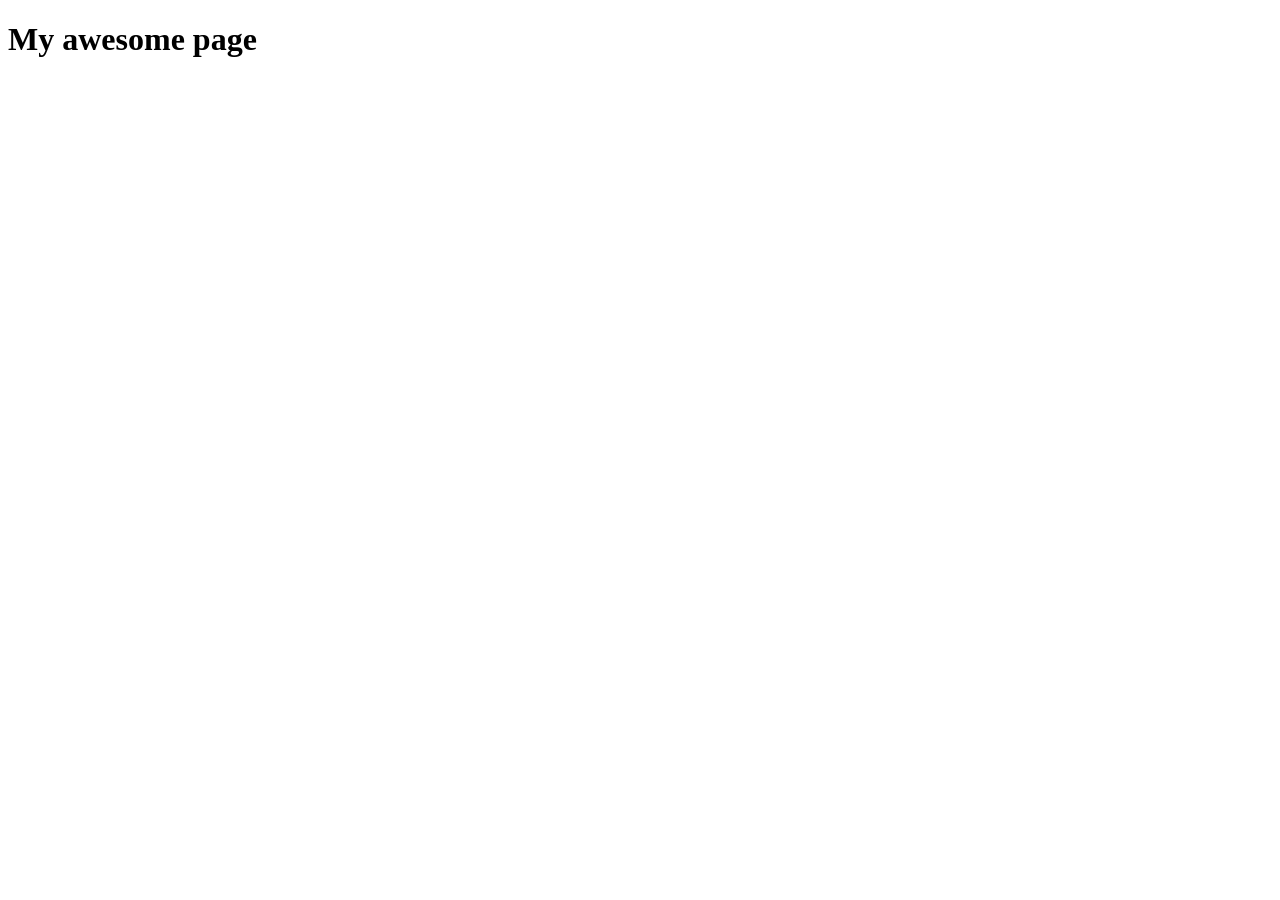
==== index.html @ 4ecc27ac "Initial commit" ====
<!DOCTYPE html>
<html lang="en">
<head>
    <meta charset="UTF-8">
    <meta name="viewport" content="width=device-width, initial-scale=1.0">
    <title>Document</title>
    <link rel="stylesheet" type="text/css" href="/assets/css/style.css">
    <link rel="icon" type="image/x-icon" href="/assets/images/favicon.ico">

</head>
<body>
    <h1>My awesome page</h1>
    <script src="/assets/js/script.js"></script>
</body>
</html>
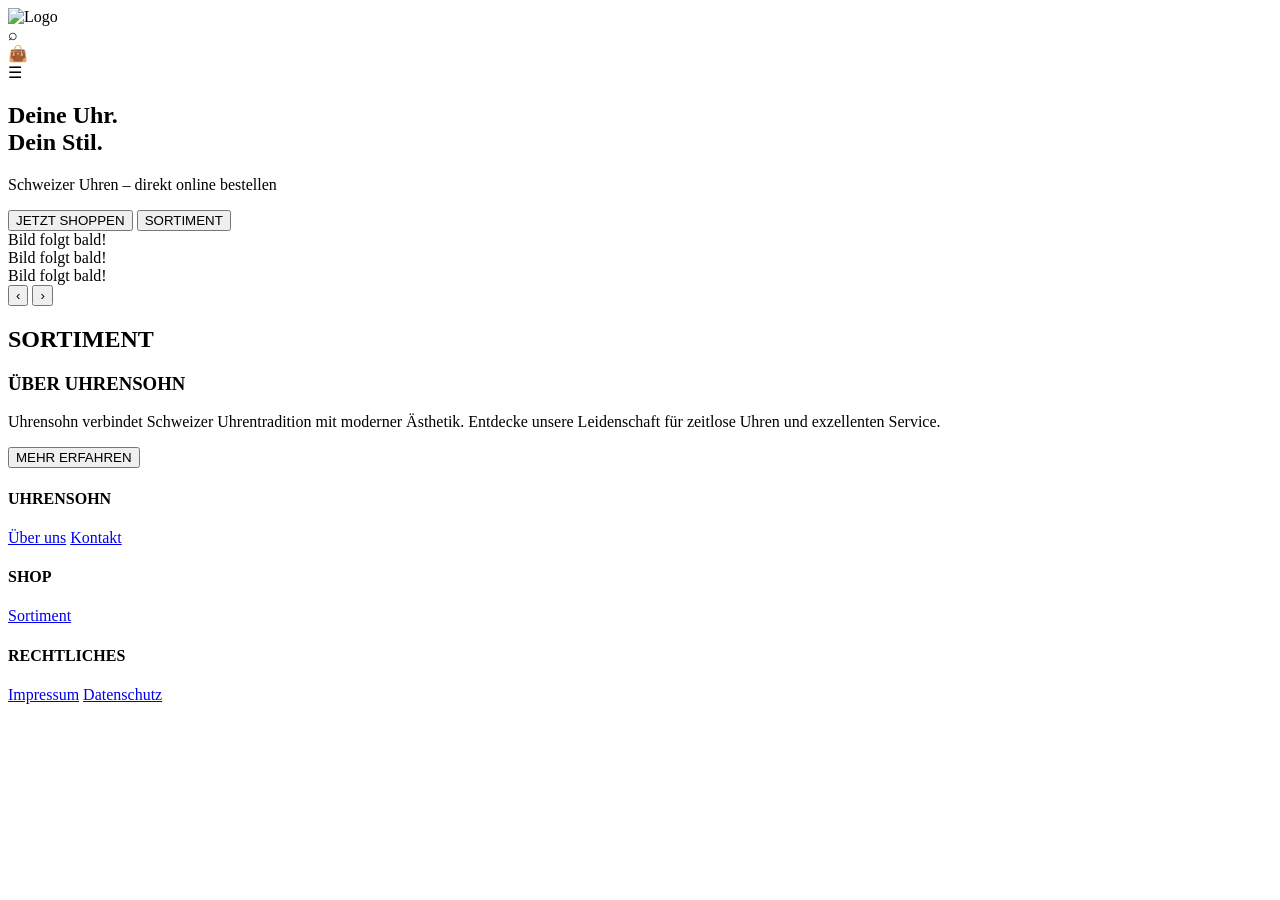
==== commit fbb72a22: "Modify index.html for German localization and structure Updated the HTML structure and content, incl" ====
--- a/index.html
+++ b/index.html
@@ -1,15 +1,244 @@
 <!DOCTYPE html>
-<html lang="en">
+<html lang="de">
+
 <head>
-    <meta charset="UTF-8">
-    <meta name="viewport" content="width=device-width, initial-scale=1.0">
-    <title>Document</title>
-    <link rel="stylesheet" type="text/css" href="/assets/css/style.css">
-    <link rel="icon" type="image/x-icon" href="/assets/images/favicon.ico">
+
+  <!-- Zeichensatz -->
+  <meta charset="UTF-8">
+
+  <!-- Responsive Darstellung -->
+  <meta name="viewport" content="width=device-width, initial-scale=1.0">
+
+  <!-- Titel -->
+  <title>UHRENSOHN</title>
+
+  <!-- Google Fonts -->
+  <link rel="preconnect" href="https://fonts.googleapis.com">
+
+  <link rel="preconnect" href="https://fonts.gstatic.com" crossorigin>
+
+  <!-- Schriftarten -->
+  <link href="https://fonts.googleapis.com/css2?family=Cormorant+Garamond:wght@400;500;600;700&family=Inter:wght@300;400;500;600&display=swap" rel="stylesheet">
+
+  <!-- CSS verbinden -->
+  <link rel="stylesheet" href="style.css">
 
 </head>
+
 <body>
-    <h1>My awesome page</h1>
-    <script src="/assets/js/script.js"></script>
+
+  <!-- =========================
+       NAVIGATION
+  ========================= -->
+
+  <nav>
+
+    <!-- Logo -->
+    <div class="nav-left">
+
+      <img
+        src="Logo_Uhrensohn.jpg"
+        alt="Logo"
+        class="logo"
+      >
+
+    </div>
+
+    <!-- Rechte Icons -->
+    <div class="nav-right">
+
+      <div class="icon">⌕</div>
+
+      <div class="icon">👜</div>
+
+      <div class="icon">☰</div>
+
+    </div>
+
+  </nav>
+
+  <!-- =========================
+       HERO SECTION
+  ========================= -->
+
+  <section class="hero">
+
+    <!-- Linke Seite -->
+    <div class="hero-left">
+
+      <!-- Titel -->
+      <h1>
+
+        Deine Uhr.<br>
+        Dein Stil.
+
+      </h1>
+
+      <!-- Untertitel -->
+      <p>
+
+        Schweizer Uhren – direkt online bestellen
+
+      </p>
+
+      <!-- Buttons -->
+      <div class="hero-buttons">
+
+        <button class="btn-primary">
+
+          JETZT SHOPPEN
+
+        </button>
+
+        <button class="btn-secondary">
+
+          SORTIMENT
+
+        </button>
+
+      </div>
+
+    </div>
+
+    <!-- Rechte Seite -->
+    <div class="hero-right">
+
+      <!-- Slider -->
+      <div class="slider">
+
+        <!-- Slide 1 -->
+        <div class="slide active">
+
+          Bild folgt bald!
+
+        </div>
+
+        <!-- Slide 2 -->
+        <div class="slide">
+
+          Bild folgt bald!
+
+        </div>
+
+        <!-- Slide 3 -->
+        <div class="slide">
+
+          Bild folgt bald!
+
+        </div>
+
+        <!-- Slider Buttons -->
+        <div class="slider-buttons">
+
+          <button onclick="prevSlide()">‹</button>
+
+          <button onclick="nextSlide()">›</button>
+
+        </div>
+
+      </div>
+
+    </div>
+
+  </section>
+
+  <!-- =========================
+       PRODUKTE
+  ========================= -->
+
+  <section class="products">
+
+    <!-- Titel -->
+    <div class="section-title">
+
+      <div class="line"></div>
+
+      <h2>SORTIMENT</h2>
+
+      <div class="line"></div>
+
+    </div>
+
+    <!-- Produkt Grid -->
+    <div class="product-grid" id="product-grid"></div>
+
+  </section>
+
+  <!-- =========================
+       ÜBER UNS
+  ========================= -->
+
+  <section class="about-box">
+
+    <!-- Text -->
+    <div class="about-content">
+
+      <h3>
+
+        ÜBER UHRENSOHN
+
+      </h3>
+
+      <p>
+
+        Uhrensohn verbindet Schweizer Uhrentradition mit moderner Ästhetik.
+        Entdecke unsere Leidenschaft für zeitlose Uhren und exzellenten Service.
+
+      </p>
+
+    </div>
+
+    <!-- Button -->
+    <button class="btn-primary">
+
+      MEHR ERFAHREN
+
+    </button>
+
+  </section>
+
+  <!-- =========================
+       FOOTER
+  ========================= -->
+
+  <footer>
+
+    <!-- Spalte 1 -->
+    <div>
+
+      <h4>UHRENSOHN</h4>
+
+      <a href="#">Über uns</a>
+
+      <a href="#">Kontakt</a>
+
+    </div>
+
+    <!-- Spalte 2 -->
+    <div>
+
+      <h4>SHOP</h4>
+
+      <a href="#">Sortiment</a>
+
+    </div>
+
+    <!-- Spalte 3 -->
+    <div>
+
+      <h4>RECHTLICHES</h4>
+
+      <a href="#">Impressum</a>
+
+      <a href="#">Datenschutz</a>
+
+    </div>
+
+  </footer>
+
+  <!-- JavaScript -->
+  <script src="script.js"></script>
+
 </body>
-</html>+
+</html>
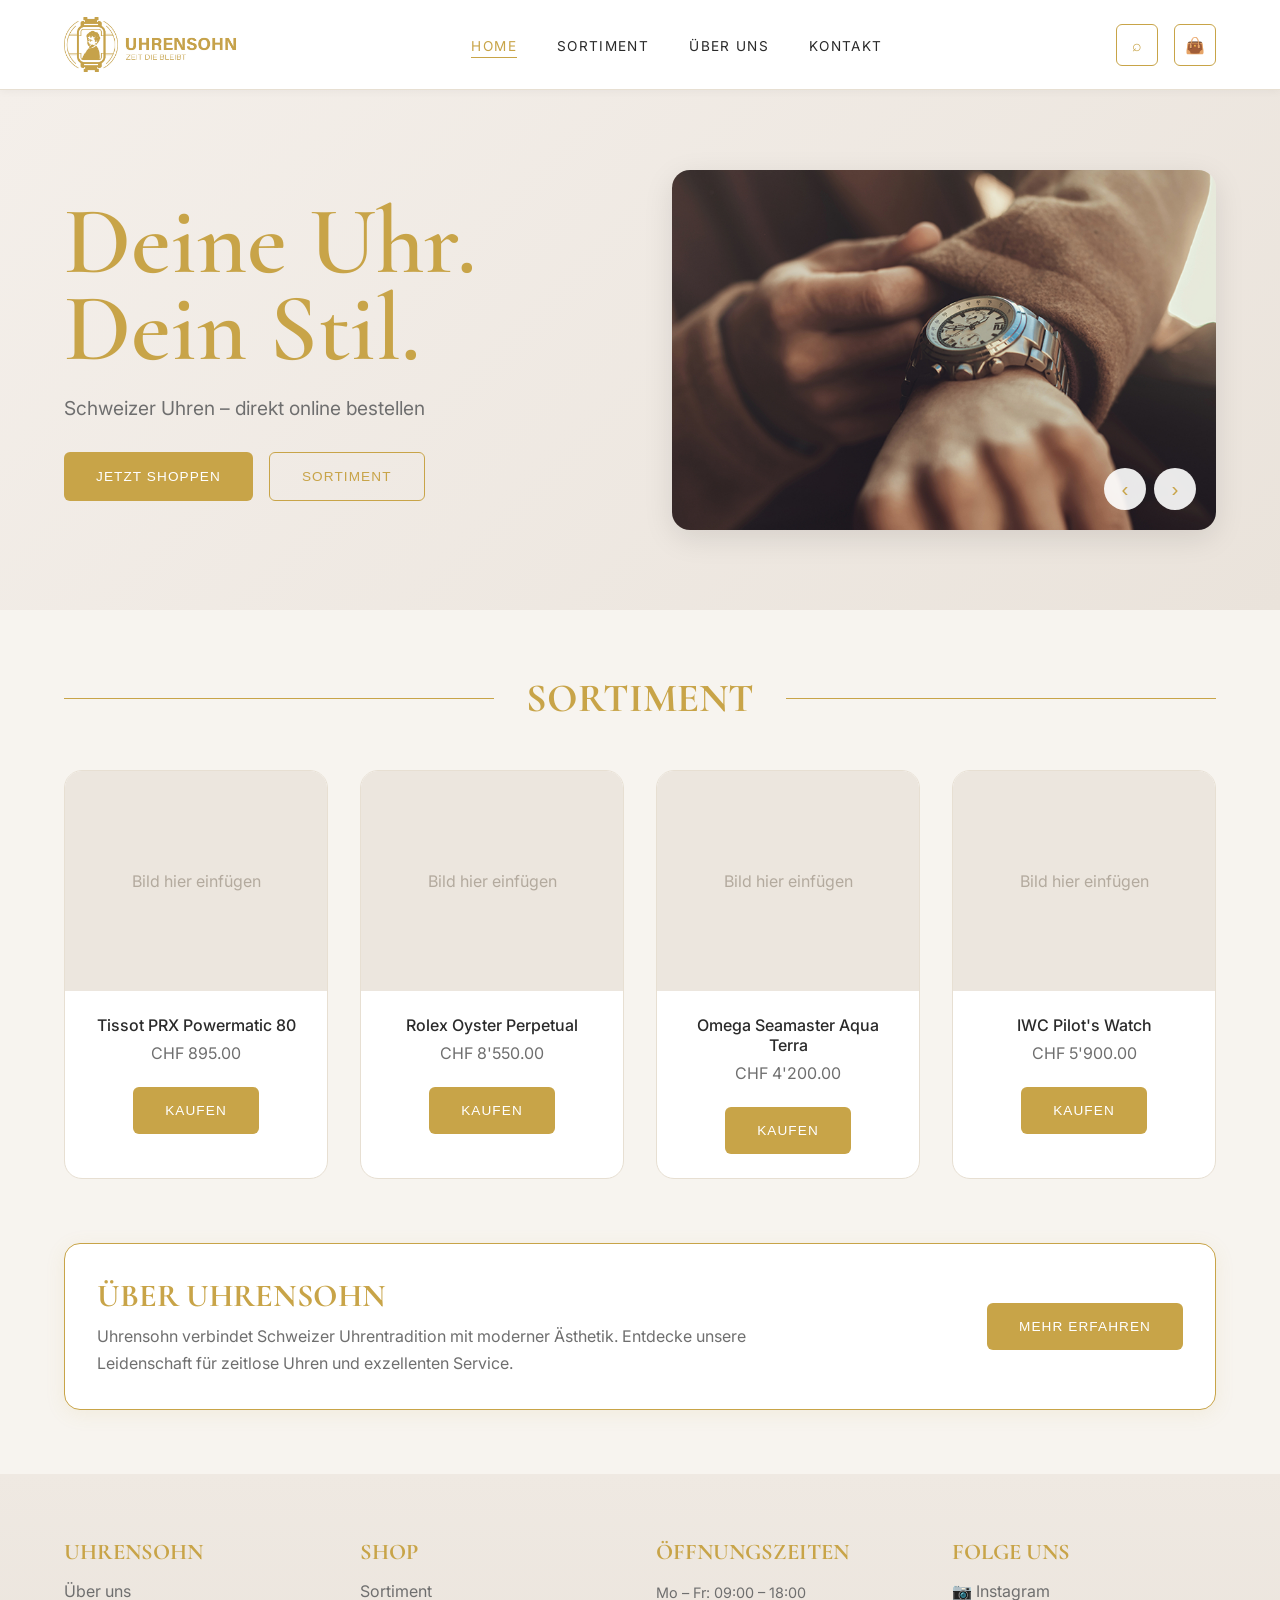
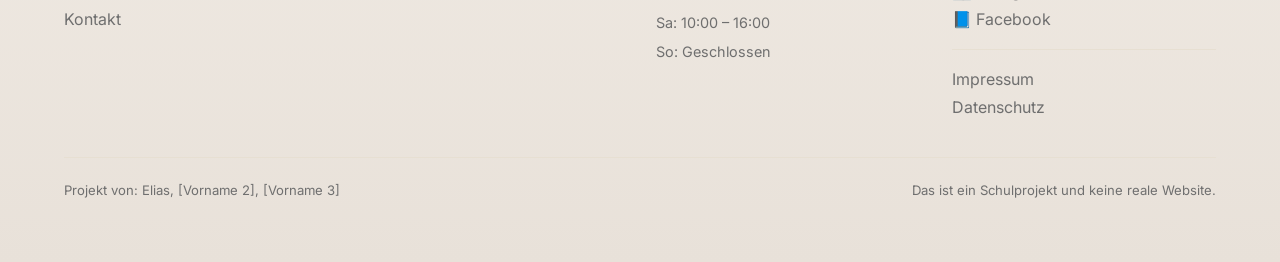
==== commit b6a5d056: "WebShop" ====
--- a/index.html
+++ b/index.html
@@ -6,134 +6,167 @@
   <!-- Zeichensatz -->
   <meta charset="UTF-8">
 
-  <!-- Responsive Darstellung -->
+  <!-- Responsive Darstellung auf allen Geräten -->
   <meta name="viewport" content="width=device-width, initial-scale=1.0">
 
-  <!-- Titel -->
-  <title>UHRENSOHN</title>
-
-  <!-- Google Fonts -->
+  <!-- Seitentitel (erscheint im Browser-Tab) -->
+  <title>UHRENSOHN – Schweizer Uhren Online</title>
+
+  <!-- Google Fonts: Cormorant Garamond (Titel) + Inter (Fliesstext) -->
   <link rel="preconnect" href="https://fonts.googleapis.com">
-
   <link rel="preconnect" href="https://fonts.gstatic.com" crossorigin>
-
-  <!-- Schriftarten -->
   <link href="https://fonts.googleapis.com/css2?family=Cormorant+Garamond:wght@400;500;600;700&family=Inter:wght@300;400;500;600&display=swap" rel="stylesheet">
 
-  <!-- CSS verbinden -->
-  <link rel="stylesheet" href="style.css">
+  <!-- Gemeinsames CSS (für alle Seiten gleich) -->
+  <link rel="stylesheet" href="assets/css/style.css">
 
 </head>
 
 <body>
 
-  <!-- =========================
-       NAVIGATION
+
+  <!-- =========================
+       NAVIGATION (Header)
+       Semantisches HTML: <nav> sagt dem Browser "das ist eine Navigation".
+       Das ist wichtig für Barrierefreiheit und Suchmaschinen.
+       Dieser Block ist auf ALLEN Seiten gleich – einfach kopieren.
   ========================= -->
 
   <nav>
-
-    <!-- Logo -->
+    <!--
+      <nav> = semantisches HTML5-Element für Navigationsbereich.
+      Besser als <div class="navigation">, weil der Browser weiss was es ist.
+    -->
+
+    <!-- Logo links (verlinkt zur Startseite) -->
     <div class="nav-left">
-
-      <img
-        src="Logo_Uhrensohn.jpg"
-        alt="Logo"
-        class="logo"
-      >
-
-    </div>
-
-    <!-- Rechte Icons -->
+      <a href="index.html">
+        <!--
+          alt="..." = Alternativtext für Screenreader und falls Bild nicht lädt.
+          Pflicht bei jedem <img>-Tag!
+        -->
+        <img
+          src="assets/images/Logo_Uhrensohn.jpg"
+          alt="Uhrensohn Logo"
+          class="logo"
+        >
+      </a>
+    </div>
+
+    <!--
+      Navigationslinks als <ul> (unordered list) mit <li> (list items).
+      Warum <ul>? Weil Navigation semantisch eine Liste von Links ist.
+      Der Browser und Screenreader verstehen so die Struktur besser.
+      id="nav-links" → JavaScript findet dieses Element über diese ID.
+    -->
+    <ul class="nav-links" id="nav-links">
+      <li><a href="index.html"      class="nav-link">Home</a></li>
+      <li><a href="sortiment.html"  class="nav-link">Sortiment</a></li>
+      <li><a href="ueber-uns.html"  class="nav-link">Über uns</a></li>
+      <li><a href="kontakt.html"    class="nav-link">Kontakt</a></li>
+    </ul>
+
+    <!-- Rechte Icons + Hamburger-Button -->
     <div class="nav-right">
 
       <div class="icon">⌕</div>
-
       <div class="icon">👜</div>
 
-      <div class="icon">☰</div>
+      <!--
+        Hamburger-Button: drei leere <span>-Elemente werden via CSS
+        zu den drei Strichen (☰) gestylt.
+        aria-label = Beschriftung für Screenreader (Barrierefreiheit).
+        id="hamburger-btn" → JavaScript steuert diesen Button.
+      -->
+      <button class="hamburger" id="hamburger-btn" aria-label="Menü öffnen">
+        <span></span>
+        <span></span>
+        <span></span>
+      </button>
 
     </div>
 
   </nav>
 
+
   <!-- =========================
        HERO SECTION
+       Grosser Begrüssungsbereich mit Titel, Untertitel, Buttons und Slider.
+       <section> = semantisches HTML5-Element für einen inhaltlichen Abschnitt.
+       Besser als <div>, weil es die Bedeutung des Bereichs beschreibt.
   ========================= -->
 
   <section class="hero">
-
-    <!-- Linke Seite -->
+    <!--
+      class="hero" → In style.css werden alle Elemente mit dieser Klasse gestylt.
+      Das Layout (zwei Spalten: Text links, Slider rechts) kommt aus CSS Grid.
+    -->
+
+    <!-- Linke Seite: Text -->
     <div class="hero-left">
 
-      <!-- Titel -->
+      <!--
+        <h1> = Hauptüberschrift der Seite. Nur EINMAL pro Seite verwenden!
+        Die Einblend-Animation (fade von unten) kommt aus style.css: @keyframes fadeInUp
+        <br> = Zeilenumbruch direkt im Text
+      -->
       <h1>
-
         Deine Uhr.<br>
         Dein Stil.
-
       </h1>
 
       <!-- Untertitel -->
       <p>
-
         Schweizer Uhren – direkt online bestellen
-
       </p>
 
       <!-- Buttons -->
       <div class="hero-buttons">
 
         <button class="btn-primary">
-
           JETZT SHOPPEN
-
         </button>
 
         <button class="btn-secondary">
-
           SORTIMENT
-
         </button>
 
       </div>
 
     </div>
 
-    <!-- Rechte Seite -->
+    <!-- Rechte Seite: Bild-Slider -->
     <div class="hero-right">
 
-      <!-- Slider -->
       <div class="slider">
 
         <!-- Slide 1 -->
         <div class="slide active">
-
-          Bild folgt bald!
-
+          <img src="assets/images/bilder_slider/slider_bild_1.jpg" alt="Slide 1">
         </div>
 
         <!-- Slide 2 -->
         <div class="slide">
-
-          Bild folgt bald!
-
+          <img src="assets/images/bilder_slider/slider_bild_2.jpg" alt="Slide 2">
         </div>
 
         <!-- Slide 3 -->
         <div class="slide">
-
-          Bild folgt bald!
-
-        </div>
-
-        <!-- Slider Buttons -->
+          <img src="assets/images/bilder_slider/slider_bild_3.jpg" alt="Slide 3">
+        </div>
+
+        <!-- Slide 4 -->
+        <div class="slide">
+          <img src="assets/images/bilder_slider/slider_bild_4.jpg" alt="Slide 4">
+        </div>
+
+        <!--
+          onclick="prevSlide()" → Wenn geklickt, wird die Funktion prevSlide()
+          aus script.js aufgerufen. Das ist die einfachste Art, JS im HTML einzubinden.
+        -->
         <div class="slider-buttons">
-
           <button onclick="prevSlide()">‹</button>
-
           <button onclick="nextSlide()">›</button>
-
         </div>
 
       </div>
@@ -142,30 +175,33 @@
 
   </section>
 
-  <!-- =========================
-       PRODUKTE
+
+  <!-- =========================
+       SORTIMENT (Produkte)
+       Das Grid wird automatisch von script.js befüllt.
   ========================= -->
 
   <section class="products">
 
-    <!-- Titel -->
+    <!-- Sektionsüberschrift mit goldenen Linien -->
     <div class="section-title">
-
       <div class="line"></div>
-
       <h2>SORTIMENT</h2>
-
       <div class="line"></div>
-
-    </div>
-
-    <!-- Produkt Grid -->
+    </div>
+
+    <!--
+      Dieses <div> ist zunächst leer.
+      JavaScript (script.js) holt es über id="product-grid" und
+      fügt automatisch die Produktkarten als HTML hinein.
+    -->
     <div class="product-grid" id="product-grid"></div>
 
   </section>
 
-  <!-- =========================
-       ÜBER UNS
+
+  <!-- =========================
+       ÜBER UNS (Kurzinfo-Box)
   ========================= -->
 
   <section class="about-box">
@@ -173,71 +209,80 @@
     <!-- Text -->
     <div class="about-content">
 
-      <h3>
-
-        ÜBER UHRENSOHN
-
-      </h3>
+      <h3>ÜBER UHRENSOHN</h3>
 
       <p>
-
         Uhrensohn verbindet Schweizer Uhrentradition mit moderner Ästhetik.
         Entdecke unsere Leidenschaft für zeitlose Uhren und exzellenten Service.
-
       </p>
 
     </div>
 
     <!-- Button -->
-    <button class="btn-primary">
-
-      MEHR ERFAHREN
-
-    </button>
+    <a href="ueber-uns.html">
+      <button class="btn-primary">MEHR ERFAHREN</button>
+    </a>
 
   </section>
 
+
   <!-- =========================
        FOOTER
+       <footer> = semantisches HTML5-Element für den Seitenabschluss.
+       Enthält: Links, Öffnungszeiten, Social Media, Disclaimer.
+       Dieser Block ist auf ALLEN Seiten gleich – einfach kopieren.
   ========================= -->
 
   <footer>
-
-    <!-- Spalte 1 -->
-    <div>
-
+    <!--
+      Das Footer-Layout (4 Spalten + volle-Breite-Zeile unten) wird
+      in style.css via CSS Grid gesteuert: grid-template-columns: repeat(4, 1fr)
+    -->
+
+    <!-- Spalte 1: Über uns / Kontakt -->
+    <div class="footer-col">
       <h4>UHRENSOHN</h4>
-
-      <a href="#">Über uns</a>
-
-      <a href="#">Kontakt</a>
-
-    </div>
-
-    <!-- Spalte 2 -->
-    <div>
-
+      <a href="ueber-uns.html">Über uns</a>
+      <a href="kontakt.html">Kontakt</a>
+    </div>
+
+    <!-- Spalte 2: Shop-Links -->
+    <div class="footer-col">
       <h4>SHOP</h4>
-
-      <a href="#">Sortiment</a>
-
-    </div>
-
-    <!-- Spalte 3 -->
-    <div>
-
-      <h4>RECHTLICHES</h4>
-
-      <a href="#">Impressum</a>
-
-      <a href="#">Datenschutz</a>
-
+      <a href="sortiment.html">Sortiment</a>
+    </div>
+
+    <!-- Spalte 3: Öffnungszeiten -->
+    <div class="footer-col">
+      <h4>ÖFFNUNGSZEITEN</h4>
+      <p>Mo – Fr: 09:00 – 18:00</p>
+      <p>Sa: 10:00 – 16:00</p>
+      <p>So: Geschlossen</p>
+    </div>
+
+    <!-- Spalte 4: Social Media + Rechtliches -->
+    <div class="footer-col">
+      <h4>FOLGE UNS</h4>
+      <a href="#" class="social-link">📷 Instagram</a>
+      <a href="#" class="social-link">📘 Facebook</a>
+      <!-- Trennlinie + rechtliche Links -->
+      <div class="footer-legal">
+        <a href="#">Impressum</a>
+        <a href="#">Datenschutz</a>
+      </div>
+    </div>
+
+    <!-- Unterer Streifen: Disclaimer + Gruppenmitglieder (volle Breite) -->
+    <div class="footer-bottom">
+      <p>Projekt von: Elias, [Vorname 2], [Vorname 3]</p>
+      <p>Das ist ein Schulprojekt und keine reale Website.</p>
     </div>
 
   </footer>
 
-  <!-- JavaScript -->
-  <script src="script.js"></script>
+
+  <!-- Gemeinsames JavaScript (für alle Seiten gleich) -->
+  <script src="assets/js/script.js"></script>
 
 </body>
 
--- a/assets/css/style.css
+++ b/assets/css/style.css
@@ -0,0 +1,1057 @@
+/* =========================
+   UHRENSOHN – style.css
+   Wird auf ALLEN Seiten eingebunden.
+   Enthält: Navigation, Footer, Buttons,
+   Animationen und alle gemeinsamen Styles.
+========================= */
+
+
+/*
+  CSS-VARIABLEN (Custom Properties)
+  Variablen speichern Werte, die man an vielen Stellen braucht.
+  Vorteil: Farbe nur EINMAL ändern → ändert sich überall auf der Seite.
+
+  :root = gilt für das gesamte HTML-Dokument (höchste Ebene).
+  --name: wert; → so wird eine Variable definiert.
+  var(--name)   → so wird eine Variable verwendet (z.B. weiter unten im CSS).
+
+  Tipp: Alle Farben der Website sind hier zentral gespeichert.
+        Will man die Goldfarbe ändern, reicht es --gold anzupassen.
+*/
+
+:root {
+  --gold:        #c8a448;   /* Hauptfarbe: Gold */
+  --bg:          #f7f4ef;   /* Seitenhintergrund */
+  --white:       #ffffff;
+  --text:        #2a2a2a;   /* Dunkler Fliesstext */
+  --muted:       #6f6f6f;   /* Abgeschwächter Text */
+  --border:      #e7dfd2;   /* Rahmenfarbe */
+  --placeholder: #ece6de;   /* Bild-Platzhalter */
+}
+
+
+/* =========================
+   RESET
+   Entfernt die Standard-Abstände des Browsers,
+   damit alle Browser gleich aussehen.
+========================= */
+
+* {
+  margin: 0;
+  padding: 0;
+  box-sizing: border-box; /* Rahmen zählt zur Breite */
+}
+
+/* Basisstil der Seite */
+body {
+  background: var(--bg);
+  color: var(--text);
+  font-family: 'Inter', sans-serif;
+}
+
+
+/*
+  CSS-ANIMATIONEN mit @keyframes
+
+  @keyframes definiert den Ablauf einer Animation.
+  from = Startzustand, to = Endzustand.
+  Der Browser interpoliert (berechnet) alle Zwischenschritte automatisch.
+
+  Die Animation wird dann bei einem Element mit "animation: fadeInUp 0.7s ..."
+  eingebunden – zu sehen beim Hero-Titel, Untertitel und den Buttons.
+*/
+
+/* Fade von unten nach oben (Einblend-Animation) */
+@keyframes fadeInUp {
+  from {
+    opacity: 0;              /* unsichtbar */
+    transform: translateY(25px); /* startet 25px weiter unten */
+  }
+  to {
+    opacity: 1;              /* vollständig sichtbar */
+    transform: translateY(0); /* an der normalen Position */
+  }
+}
+
+
+/* =========================
+   NAVIGATION
+========================= */
+
+nav {
+  height: 90px;
+  background: var(--white);
+  padding: 0 4rem;
+
+  /*
+    FLEXBOX: Ordnet die Kinder (Logo, Links, Icons) in einer Reihe an.
+    display: flex        → Flexbox aktivieren
+    align-items: center  → alles vertikal zentrieren (Mitte der 90px-Höhe)
+    justify-content: space-between → Logo ganz links, Icons ganz rechts,
+                                     Links-Menü dazwischen
+  */
+  display: flex;
+  align-items: center;
+  justify-content: space-between;
+
+  /*
+    position: relative → Pflicht! Damit das mobile Dropdown-Menü
+    (position: absolute) sich relativ zur Nav positioniert,
+    nicht relativ zur ganzen Seite.
+  */
+  position: relative;
+
+  border-bottom: 1px solid var(--border);
+
+  /* Rahmeneffekt: Schatten für mehr Tiefe */
+  /* rgba(0,0,0,0.04) = schwarz mit 4% Transparenz (sehr dezenter Schatten) */
+  box-shadow: 0 2px 8px rgba(0, 0, 0, 0.04);
+}
+
+/* Logo-Bild */
+.logo {
+  height: 55px;
+  width: auto;
+  object-fit: contain;
+  display: block;
+}
+
+/* Hover auf Logo: leicht transparent */
+.nav-left a:hover .logo {
+  opacity: 0.8;
+}
+
+
+/* === NAVIGATIONSLINKS (Desktop) === */
+
+/* Die <ul>-Liste als horizontale Reihe */
+.nav-links {
+  display: flex;
+  list-style: none; /* keine Aufzählungspunkte */
+  gap: 2.5rem;
+}
+
+/* Einzelner Link <a> */
+.nav-link {
+  text-decoration: none;
+  color: var(--text);
+  font-size: 0.85rem;
+  letter-spacing: 0.1em;
+  text-transform: uppercase;
+
+  /*
+    transition: color 0.2s → Der Farbwechsel beim Hover dauert 0.2 Sekunden.
+    Ohne transition würde die Farbe sofort wechseln – mit transition ist es weich.
+  */
+  transition: color 0.2s;
+
+  /* position: relative → nötig, damit das ::after-Element sich darunter positioniert */
+  position: relative;
+}
+
+/*
+  ::after = ein Pseudo-Element, das CSS automatisch NACH dem Inhalt einfügt.
+  Es existiert nicht im HTML, wird aber vom Browser gerendert.
+  Hier: ein unsichtbarer Strich, der beim Hover auf Vollbreite animiert wird.
+*/
+.nav-link::after {
+  content: '';       /* Pflicht: ohne content wird ::after nicht angezeigt */
+  position: absolute;
+  bottom: -4px;      /* 4px unterhalb des Links */
+  left: 0;
+  width: 0;              /* startet bei 0 – also unsichtbar */
+  height: 1px;
+  background: var(--gold);
+  transition: width 0.3s ease; /* fährt beim Hover langsam auf 100% aus */
+}
+
+/* Hover oder aktiver Link: Unterstrich erscheint */
+.nav-link:hover::after,
+.nav-link.active::after {
+  width: 100%;
+}
+
+/* Hover oder aktiver Link: goldfarben */
+.nav-link:hover,
+.nav-link.active {
+  color: var(--gold);
+}
+
+
+/* === RECHTE ICONS === */
+
+.nav-right {
+  display: flex;
+  gap: 1rem;
+  align-items: center;
+}
+
+/* Einzelnes Icon-Quadrat */
+.icon {
+  width: 42px;
+  height: 42px;
+  border: 1px solid var(--gold);
+  color: var(--gold);
+  display: flex;
+  align-items: center;
+  justify-content: center;
+  border-radius: 6px;
+  cursor: pointer;
+
+  /* Hover-Übergang */
+  transition: background 0.2s, color 0.2s;
+}
+
+/* Hover-Effekt: goldener Hintergrund */
+.icon:hover {
+  background: var(--gold);
+  color: white;
+}
+
+
+/* === HAMBURGER BUTTON (Mobile) === */
+/* Auf Desktop versteckt, auf Mobile sichtbar */
+
+.hamburger {
+  display: none;           /* erst ab 700px sichtbar */
+  flex-direction: column;
+  gap: 5px;
+  background: none;
+  border: none;
+  cursor: pointer;
+  padding: 6px;
+}
+
+/* Die drei Striche des Hamburgers */
+.hamburger span {
+  display: block;
+  width: 24px;
+  height: 2px;
+  background: var(--gold);
+
+  /* Übergang für die X-Animation */
+  transition: transform 0.3s ease, opacity 0.3s ease;
+}
+
+/* Wenn Menü offen: oberer Strich wird zu /  */
+.hamburger.open span:nth-child(1) {
+  transform: rotate(45deg) translate(5px, 5px);
+}
+
+/* Wenn Menü offen: mittlerer Strich verschwindet */
+.hamburger.open span:nth-child(2) {
+  opacity: 0;
+}
+
+/* Wenn Menü offen: unterer Strich wird zu \ */
+.hamburger.open span:nth-child(3) {
+  transform: rotate(-45deg) translate(5px, -5px);
+}
+
+
+/* =========================
+   HERO SECTION (Startseite)
+========================= */
+
+.hero {
+  /* Hintergrundeffekt: Farbverlauf (von links-oben nach rechts-unten) */
+  /* linear-gradient(Richtung, Startfarbe, Endfarbe) */
+  background: linear-gradient(135deg, #f4efea 0%, #eae3db 100%);
+
+  padding: 5rem 4rem;
+
+  /*
+    CSS GRID: Teilt den Hero in zwei gleich breite Spalten (Text | Slider).
+    display: grid                  → Grid aktivieren
+    grid-template-columns: 1fr 1fr → Zwei Spalten, jede nimmt 1 "fraction" (Bruchteil)
+                                     des verfügbaren Platzes. 1fr 1fr = je 50%.
+    gap: 4rem                      → Abstand zwischen den beiden Spalten
+    align-items: center            → Spalten vertikal in der Mitte ausrichten
+  */
+  display: grid;
+  grid-template-columns: 1fr 1fr;
+  gap: 4rem;
+  align-items: center;
+}
+
+/* Haupttitel – startet die Einblend-Animation sofort */
+.hero-left h1 {
+  font-family: 'Cormorant Garamond', serif;
+  font-size: 6rem;
+  line-height: 0.9;
+  font-weight: 600;
+  color: var(--gold);
+  margin-bottom: 1.5rem;
+
+  /* Animation: 0.7s Dauer, beginnt sofort */
+  animation: fadeInUp 0.7s ease-out both;
+}
+
+/* Untertitel – beginnt 0.2s später */
+.hero-left p {
+  color: var(--muted);
+  font-size: 1.2rem;
+  margin-bottom: 2rem;
+
+  animation: fadeInUp 0.7s ease-out 0.2s both;
+}
+
+/* Buttons – beginnen 0.4s später */
+.hero-buttons {
+  display: flex;
+  gap: 1rem;
+
+  animation: fadeInUp 0.7s ease-out 0.4s both;
+}
+
+
+/* =========================
+   BUTTONS
+========================= */
+
+/* Goldener Haupt-Button */
+.btn-primary {
+  background: var(--gold);
+  color: white;
+  border: none;
+  padding: 1rem 2rem;
+  border-radius: 6px;
+  font-size: 0.85rem;
+  letter-spacing: 0.08em;
+  cursor: pointer;
+  transition: background 0.2s;
+}
+
+/* Hover-Effekt: dunkleres Gold */
+.btn-primary:hover {
+  background: #b48e33;
+}
+
+/* Transparenter Outline-Button */
+.btn-secondary {
+  background: transparent;
+  color: var(--gold);
+  border: 1px solid var(--gold);
+  padding: 1rem 2rem;
+  border-radius: 6px;
+  font-size: 0.85rem;
+  letter-spacing: 0.08em;
+  cursor: pointer;
+  transition: background 0.2s, color 0.2s;
+}
+
+/* Hover-Effekt: wird zum Primär-Button */
+.btn-secondary:hover {
+  background: var(--gold);
+  color: white;
+}
+
+
+/* =========================
+   SLIDER
+========================= */
+
+.slider {
+  position: relative;
+  width: 100%;
+  height: 360px;
+  overflow: hidden;
+
+  /* Rahmeneffekt: runde Ecken + Schatten */
+  border-radius: 18px;
+  box-shadow: 0 8px 30px rgba(0, 0, 0, 0.1);
+
+  background: var(--placeholder);
+}
+
+/* Einzelner Slide */
+.slide {
+  position: absolute;
+  inset: 0;         /* = top:0, right:0, bottom:0, left:0 */
+  display: none;
+  align-items: center;
+  justify-content: center;
+  background: var(--placeholder);
+  color: #b0a89d;
+  font-size: 1.1rem;
+}
+
+/* Aktiver Slide ist sichtbar */
+.slide.active {
+  display: flex;
+}
+
+/* Wenn ein Bild im Slide ist */
+.slide img {
+  width: 100%;
+  height: 100%;
+  object-fit: cover;
+}
+
+/* Pfeil-Buttons unten rechts */
+.slider-buttons {
+  position: absolute;
+  bottom: 20px;
+  right: 20px;
+  display: flex;
+  gap: 0.5rem;
+}
+
+.slider-buttons button {
+  width: 42px;
+  height: 42px;
+  border: none;
+  border-radius: 50%;
+  background: rgba(255, 255, 255, 0.9);
+  color: var(--gold);
+  font-size: 1.3rem;
+  cursor: pointer;
+  transition: background 0.2s, color 0.2s;
+}
+
+/* Hover-Effekt */
+.slider-buttons button:hover {
+  background: var(--gold);
+  color: white;
+}
+
+
+/* =========================
+   PRODUKTE-SECTION
+========================= */
+
+.products {
+  padding: 4rem;
+}
+
+/* Titelzeile mit goldenen Linien links/rechts */
+.section-title {
+  display: flex;
+  align-items: center;
+  gap: 2rem;
+  margin-bottom: 3rem;
+}
+
+.section-title h2 {
+  font-family: 'Cormorant Garamond', serif;
+  color: var(--gold);
+  font-size: 2.5rem;
+  white-space: nowrap; /* kein Zeilenumbruch */
+}
+
+/* Die goldene Linie */
+.line {
+  flex: 1;      /* nimmt den restlichen Platz */
+  height: 1px;
+  background: var(--gold);
+}
+
+/*
+  Produkt-Raster: 4 gleich breite Spalten.
+  repeat(4, 1fr) ist eine Kurzform für: 1fr 1fr 1fr 1fr
+  1fr = 1 Bruchteil (fraction) des verfügbaren Platzes.
+  Bei 4 Spalten bekommt jede Spalte also 25% der Breite.
+*/
+.product-grid {
+  display: grid;
+  grid-template-columns: repeat(4, 1fr);
+  gap: 2rem;
+}
+
+/* Einzelne Produktkarte */
+.product-card {
+  background: white;
+
+  /* Rahmeneffekt: Rahmen + runde Ecken */
+  border: 1px solid var(--border);
+  border-radius: 18px;
+  overflow: hidden;
+
+  transition: transform 0.2s, box-shadow 0.2s;
+}
+
+/*
+  Hover-Effekt: Karte schwebt nach oben.
+  transform: translateY(-6px) → verschiebt die Karte 6px nach oben
+  box-shadow: 0 12px 30px ... → stärkerer Schatten (wirkt realistischer beim "Schweben")
+  Der weiche Übergang kommt vom transition-Wert oben in .product-card.
+*/
+.product-card:hover {
+  transform: translateY(-6px);
+  box-shadow: 0 12px 30px rgba(0, 0, 0, 0.08);
+}
+
+/* Bild-Bereich der Karte */
+.product-image {
+  height: 220px;
+  background: var(--placeholder);
+  display: flex;
+  align-items: center;
+  justify-content: center;
+  color: #b3aa9e;
+  overflow: hidden;
+}
+
+/* Wenn ein echtes Bild eingefügt wird */
+.product-image img {
+  width: 100%;
+  height: 100%;
+  object-fit: cover;
+}
+
+/* Text-Bereich der Karte */
+.product-content {
+  padding: 1.5rem;
+  text-align: center;
+}
+
+.product-content h3 {
+  margin-bottom: 0.5rem;
+  font-size: 1rem;
+  font-weight: 500;
+}
+
+/* Preisanzeige */
+.price {
+  color: var(--muted);
+  margin-bottom: 1.5rem;
+}
+
+
+/* =========================
+   ÜBER UNS – KURZINFO (Startseite)
+========================= */
+
+.about-box {
+  background: white;
+  margin: 0 4rem 4rem;
+
+  /* Rahmeneffekt: goldener Rahmen + runde Ecken */
+  border: 1px solid var(--gold);
+  border-radius: 16px;
+  box-shadow: 0 4px 20px rgba(200, 164, 72, 0.1);
+
+  padding: 2rem;
+  display: flex;
+  align-items: center;
+  justify-content: space-between;
+  gap: 2rem;
+}
+
+.about-content h3 {
+  font-family: 'Cormorant Garamond', serif;
+  color: var(--gold);
+  font-size: 2rem;
+  margin-bottom: 0.5rem;
+}
+
+.about-content p {
+  color: var(--muted);
+  max-width: 700px;
+  line-height: 1.7;
+}
+
+
+/* =========================
+   KONTAKT-SEITE (Formular)
+========================= */
+
+.kontakt-section {
+  padding: 5rem 4rem;
+}
+
+/* Formular in der Mitte, max. 700px breit */
+.kontakt-container {
+  max-width: 700px;
+  margin: 0 auto;
+}
+
+.kontakt-container h2 {
+  font-family: 'Cormorant Garamond', serif;
+  color: var(--gold);
+  font-size: 3rem;
+  margin-bottom: 0.5rem;
+}
+
+.kontakt-container > p {
+  color: var(--muted);
+  margin-bottom: 3rem;
+  line-height: 1.6;
+}
+
+/* Das Formular selbst: eine Spalte */
+#kontakt-form {
+  display: flex;
+  flex-direction: column;
+  gap: 1.5rem;
+}
+
+/* Eine Gruppe: Label + Feld + Fehlermeldung */
+.form-group {
+  display: flex;
+  flex-direction: column;
+  gap: 0.4rem;
+}
+
+/* Label (Beschriftung) */
+.form-group label {
+  font-size: 0.85rem;
+  font-weight: 500;
+  letter-spacing: 0.05em;
+  color: var(--text);
+}
+
+/* Input-Felder und Textarea */
+.form-group input,
+.form-group textarea {
+  padding: 0.9rem 1rem;
+
+  /* Rahmeneffekt: weicher Rahmen */
+  border: 1px solid var(--border);
+  border-radius: 8px;
+
+  font-family: 'Inter', sans-serif;
+  font-size: 1rem;
+  background: white;
+  color: var(--text);
+  transition: border-color 0.2s;
+}
+
+/* Hover-Effekt: goldener Rahmen beim Fokus */
+.form-group input:focus,
+.form-group textarea:focus {
+  outline: none;
+  border-color: var(--gold);
+}
+
+/* Textarea: vertikal vergrösserbar */
+.form-group textarea {
+  resize: vertical;
+  min-height: 120px;
+}
+
+/* Checkbox-Gruppe: horizontal angeordnet */
+.form-group--checkbox {
+  flex-direction: row;
+  align-items: flex-start;
+  gap: 0.7rem;
+  flex-wrap: wrap;
+}
+
+.form-group--checkbox input[type="checkbox"] {
+  width: 18px;
+  height: 18px;
+  cursor: pointer;
+  flex-shrink: 0;
+  margin-top: 2px;
+  padding: 0;
+  border: 1px solid var(--border);
+}
+
+.form-group--checkbox label {
+  flex: 1;
+  font-weight: 400;
+  cursor: pointer;
+}
+
+/* Link im Datenschutz-Label */
+.form-group--checkbox label a {
+  color: var(--gold);
+  text-decoration: none;
+}
+
+/* Fehlermeldung: rot, erscheint wenn Text drin ist */
+.error-msg {
+  color: #c0392b;
+  font-size: 0.8rem;
+  min-height: 1rem; /* Platz reserviert, damit Layout stabil bleibt */
+}
+
+/* Checkbox-Fehlermeldung braucht volle Breite */
+.form-group--checkbox .error-msg {
+  width: 100%;
+}
+
+/* Erfolgsmeldung: grün */
+.success-msg {
+  color: #27ae60;
+  font-size: 0.95rem;
+  padding: 1rem;
+  background: #f0fff4;
+  border-radius: 8px;
+  border: 1px solid #27ae60;
+}
+
+/* Wenn keine Meldung: unsichtbar */
+.success-msg:empty {
+  display: none;
+}
+
+
+/* =========================
+   ÜBER UNS – SEITE
+========================= */
+
+.ueber-uns-section {
+  padding: 5rem 4rem;
+}
+
+.ueber-uns-container {
+  max-width: 900px;
+  margin: 0 auto;
+}
+
+.ueber-uns-container h2 {
+  font-family: 'Cormorant Garamond', serif;
+  color: var(--gold);
+  font-size: 3rem;
+  margin-bottom: 2rem;
+}
+
+/* Platzhalter für das Bild (kann durch <img> ersetzt werden) */
+.ueber-uns-image {
+  width: 100%;
+  height: 350px;
+  background: var(--placeholder);
+
+  /* Rahmeneffekt: runde Ecken */
+  border-radius: 16px;
+  box-shadow: 0 4px 20px rgba(0, 0, 0, 0.06);
+
+  display: flex;
+  align-items: center;
+  justify-content: center;
+  color: #b3aa9e;
+  margin-bottom: 2.5rem;
+  font-size: 1.1rem;
+  overflow: hidden;
+}
+
+/* Wenn ein echtes Bild eingefügt wird */
+.ueber-uns-image img {
+  width: 100%;
+  height: 100%;
+  object-fit: cover;
+  border-radius: 16px;
+}
+
+/* Fliesstext */
+.ueber-uns-text p {
+  color: var(--muted);
+  line-height: 1.8;
+  margin-bottom: 1.5rem;
+  font-size: 1.05rem;
+}
+
+
+/* =========================
+   FOOTER
+========================= */
+
+footer {
+  /* Hintergrundeffekt: leichter Gradient */
+  background: linear-gradient(180deg, #efe9e2 0%, #e8e1d9 100%);
+
+  padding: 4rem;
+  display: grid;
+  grid-template-columns: repeat(4, 1fr); /* 4 Spalten */
+  gap: 2rem;
+}
+
+/* Footer-Spalten-Überschriften */
+.footer-col h4 {
+  color: var(--gold);
+  font-family: 'Cormorant Garamond', serif;
+  font-size: 1.4rem;
+  margin-bottom: 1rem;
+}
+
+/* Links im Footer */
+.footer-col a {
+  display: block;
+  color: var(--muted);
+  margin-bottom: 0.5rem;
+  text-decoration: none;
+  transition: color 0.2s;
+}
+
+/* Hover-Effekt */
+.footer-col a:hover {
+  color: var(--gold);
+}
+
+/* Text-Absätze (z.B. Öffnungszeiten) */
+.footer-col p {
+  color: var(--muted);
+  margin-bottom: 0.4rem;
+  font-size: 0.9rem;
+  line-height: 1.6;
+}
+
+/* Trennlinie vor Rechtlichem */
+.footer-legal {
+  margin-top: 1.2rem;
+  padding-top: 1.2rem;
+  border-top: 1px solid var(--border);
+}
+
+/* Unterer Bereich: Disclaimer + Gruppenmitglieder */
+.footer-bottom {
+  /*
+    grid-column: 1 / -1 → Das Element nimmt alle Spalten ein.
+    1 = startet bei Spalte 1
+   -1 = endet bei der letzten Spalte (egal wie viele es gibt)
+    Ergebnis: ein "volle Breite"-Streifen am Footer-Boden.
+  */
+  grid-column: 1 / -1;
+  border-top: 1px solid var(--border);
+  padding-top: 1.5rem;
+
+  display: flex;
+  justify-content: space-between;
+  align-items: center;
+  flex-wrap: wrap;
+  gap: 0.5rem;
+
+  color: var(--muted);
+  font-size: 0.82rem;
+}
+
+
+/* =========================
+   RESPONSIVE DESIGN (Media Queries)
+
+   @media prüft die Bildschirmbreite und wendet CSS nur dann an,
+   wenn die Bedingung erfüllt ist.
+
+   Reihenfolge: zuerst Desktop (Standard), dann Tablet, dann Mobile.
+   Das nennt man "Desktop-first" Ansatz.
+========================= */
+
+/* TABLET: bis 1000px Breite */
+@media (max-width: 1000px) {
+
+  /* Hero: eine Spalte statt zwei */
+  .hero {
+    grid-template-columns: 1fr;
+  }
+
+  /* Produkte: 2 Spalten statt 4 */
+  .product-grid {
+    grid-template-columns: 1fr 1fr;
+  }
+
+  /* Footer: 2 Spalten statt 4 */
+  footer {
+    grid-template-columns: 1fr 1fr;
+  }
+
+}
+
+
+/* MOBILE: bis 700px Breite (typisch: Smartphones) */
+@media (max-width: 700px) {
+
+  /* Navigation kleiner */
+  nav {
+    height: 75px;
+    padding: 0 1.2rem;
+  }
+
+  /* Logo kleiner */
+  .logo {
+    height: 40px;
+  }
+
+  /* Icons kleiner */
+  .icon {
+    width: 34px;
+    height: 34px;
+    font-size: 0.9rem;
+  }
+
+  /* Hamburger-Button einblenden */
+  .hamburger {
+    display: flex;
+  }
+
+  /* Nav-Links: als Dropdown versteckt */
+  .nav-links {
+    display: none;
+    position: absolute;
+    top: 75px;   /* direkt unter der Navigationsleiste */
+    left: 0;
+    right: 0;
+    background: white;
+    flex-direction: column;
+    gap: 0;
+    padding: 0.5rem 0;
+    border-bottom: 1px solid var(--border);
+    box-shadow: 0 4px 12px rgba(0, 0, 0, 0.06);
+    /*
+      z-index steuert die "Stapelreihenfolge" von Elementen.
+      Höherer Wert = weiter vorne (oben im Stapel).
+      100 reicht aus, um über allen normalen Seiteninhalten zu liegen.
+    */
+    z-index: 100;
+  }
+
+  /* Trennlinie zwischen den Links */
+  .nav-links li {
+    border-bottom: 1px solid var(--border);
+  }
+
+  /* Link-Block mit Padding */
+  .nav-links .nav-link {
+    display: block;
+    padding: 1rem 1.5rem;
+  }
+
+  /* Wenn Hamburger geklickt: Klasse "open" → Menü sichtbar */
+  .nav-links.open {
+    display: flex;
+  }
+
+  /* Hero */
+  .hero {
+    grid-template-columns: 1fr;
+    gap: 2rem;
+    padding: 2rem 1.2rem;
+  }
+
+  .hero-left h1 {
+    font-size: 3.4rem;
+    line-height: 0.95;
+    margin-bottom: 1rem;
+  }
+
+  .hero-left p {
+    font-size: 1rem;
+    margin-bottom: 1.5rem;
+  }
+
+  .hero-buttons {
+    flex-direction: column;
+    width: 100%;
+  }
+
+  .btn-primary,
+  .btn-secondary {
+    width: 100%;
+    text-align: center;
+    padding: 0.9rem 1rem;
+  }
+
+  .slider {
+    height: 240px;
+  }
+
+  /* Produkte */
+  .products {
+    padding: 2rem 1.2rem;
+  }
+
+  .section-title {
+    gap: 1rem;
+    margin-bottom: 2rem;
+  }
+
+  .section-title h2 {
+    font-size: 1.8rem;
+  }
+
+  .product-grid {
+    grid-template-columns: 1fr 1fr;
+    gap: 1rem;
+  }
+
+  .product-image {
+    height: 120px;
+    font-size: 0.8rem;
+  }
+
+  .product-content {
+    padding: 1rem;
+  }
+
+  .product-content h3 {
+    font-size: 0.85rem;
+  }
+
+  .price {
+    font-size: 0.85rem;
+    margin-bottom: 1rem;
+  }
+
+  /* About-Box */
+  .about-box {
+    margin: 0 1.2rem 2rem;
+    padding: 1.5rem;
+    flex-direction: column;
+    align-items: flex-start;
+  }
+
+  .about-content h3 {
+    font-size: 1.7rem;
+  }
+
+  .about-content p {
+    font-size: 0.95rem;
+  }
+
+  /* Kontakt-Seite */
+  .kontakt-section {
+    padding: 3rem 1.2rem;
+  }
+
+  /* Über-uns-Seite */
+  .ueber-uns-section {
+    padding: 3rem 1.2rem;
+  }
+
+  .ueber-uns-image {
+    height: 200px;
+  }
+
+  /* Footer */
+  footer {
+    padding: 2rem 1.2rem;
+    grid-template-columns: 1fr 1fr;
+    gap: 2rem;
+  }
+
+  .footer-col h4 {
+    font-size: 1.2rem;
+  }
+
+  .footer-bottom {
+    flex-direction: column;
+    align-items: flex-start;
+  }
+
+}
+
+
+/* =========================
+   SEHR KLEINES MOBILE (bis 480px)
+========================= */
+
+@media (max-width: 480px) {
+
+  .hero-left h1 {
+    font-size: 2.8rem;
+  }
+
+  .product-grid {
+    grid-template-columns: 1fr;
+  }
+
+  .slider {
+    height: 200px;
+  }
+
+  footer {
+    grid-template-columns: 1fr;
+  }
+
+}
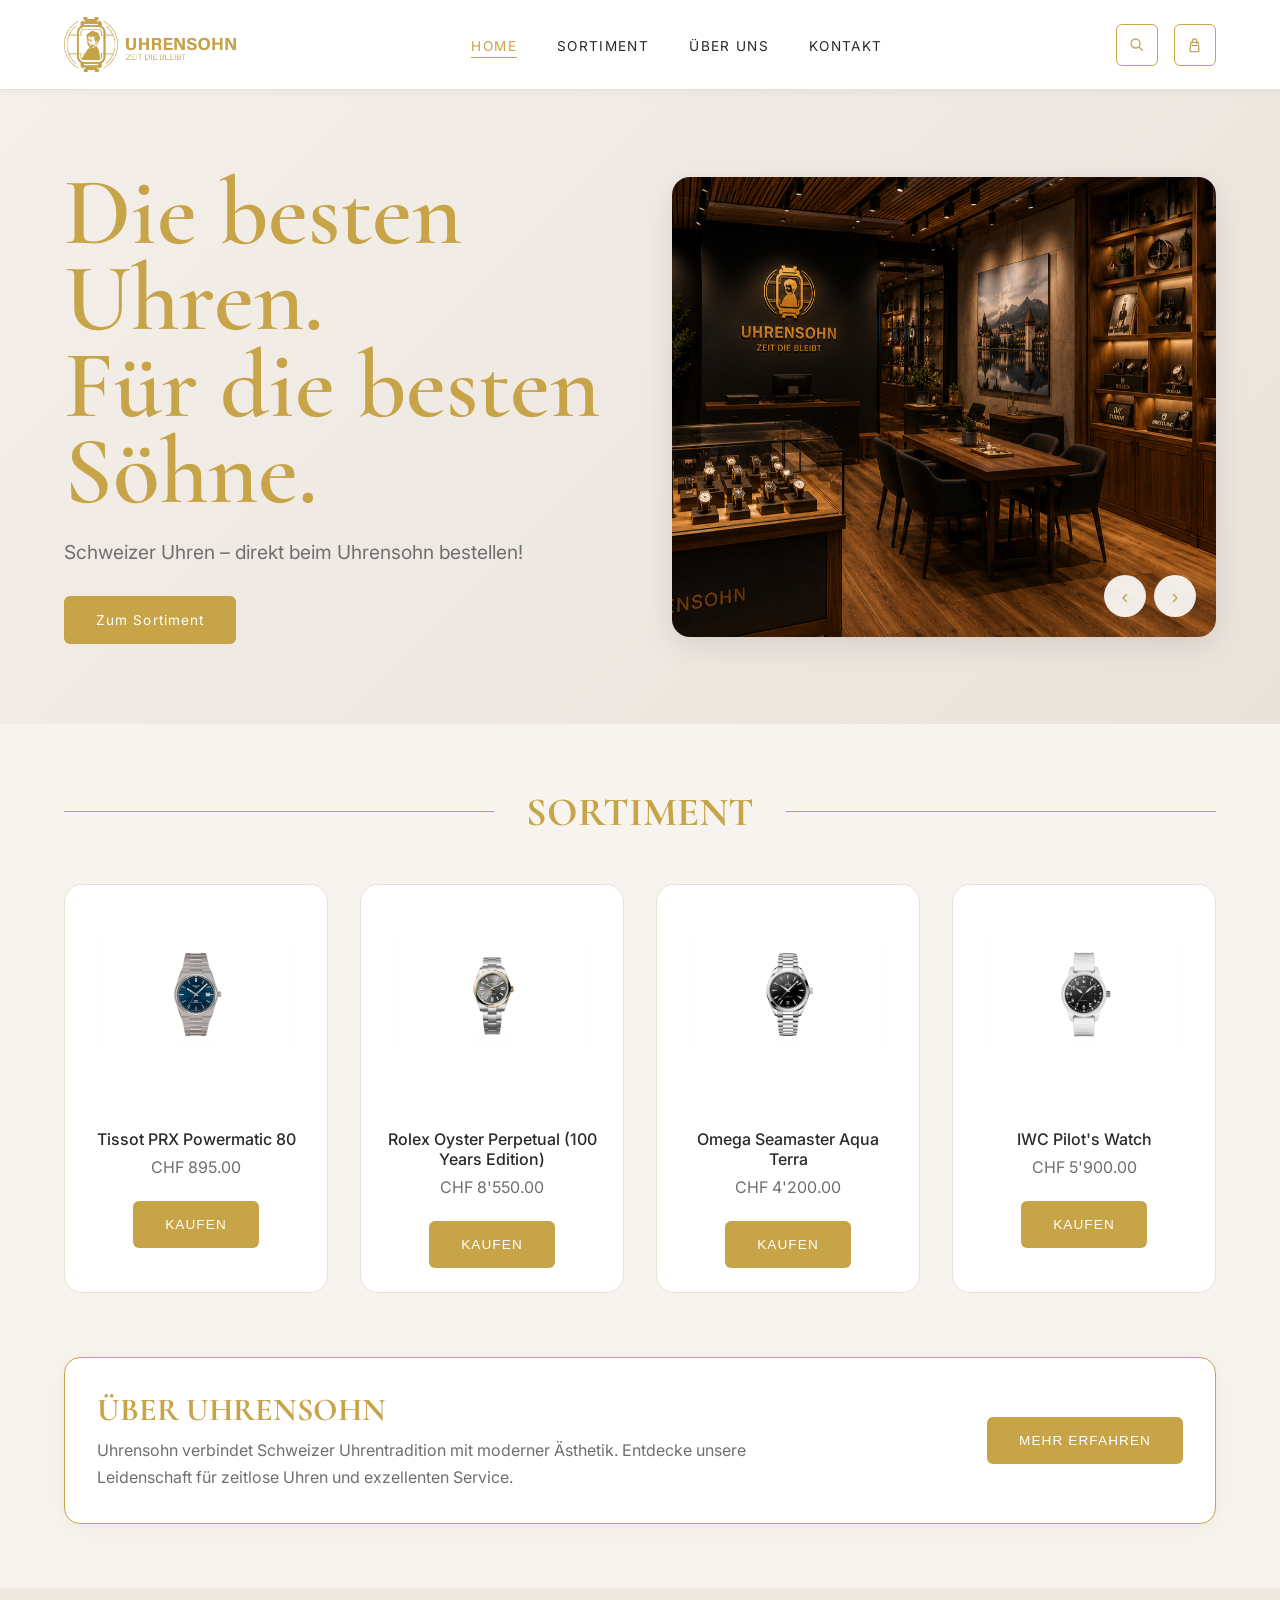
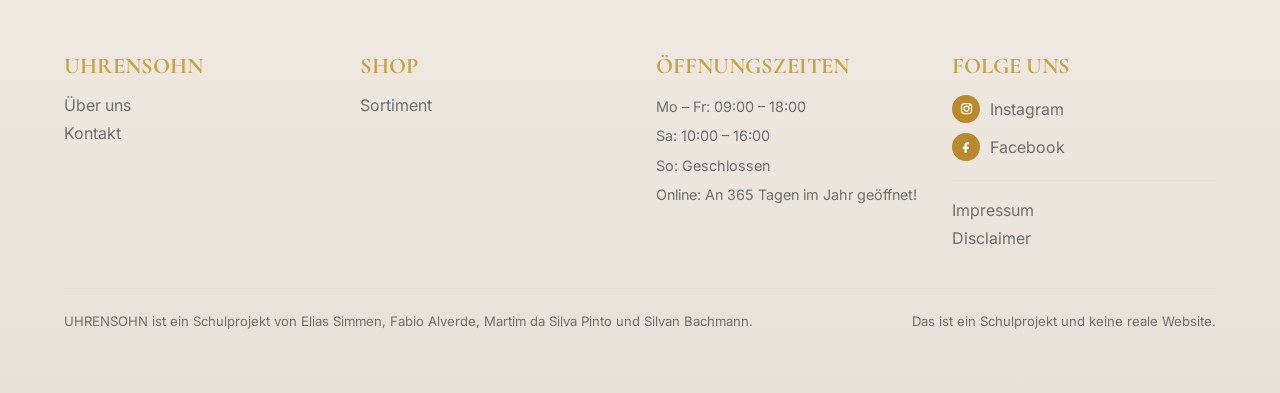
==== commit 4db42535: "aktualisierter Webshop" ====
--- a/index.html
+++ b/index.html
@@ -1,64 +1,50 @@
 <!DOCTYPE html>
 <html lang="de">
 
+<!-- index.html file, die startseite von uhrensohn also -->
 <head>
 
-  <!-- Zeichensatz -->
+  <!-- damit umlaute richtig angezeigt werden (oe,ae,ue) -->
   <meta charset="UTF-8">
 
-  <!-- Responsive Darstellung auf allen Geräten -->
+  <!-- logo im browser-tab (anstelle vom globus oben links vom tab) -->
+  <link rel="icon" type="image/jpeg" href="assets/images/Logo_Uhrensohn1.jpg">
+
+  <!-- responsive design, je nach geraet -->
   <meta name="viewport" content="width=device-width, initial-scale=1.0">
 
-  <!-- Seitentitel (erscheint im Browser-Tab) -->
-  <title>UHRENSOHN – Schweizer Uhren Online</title>
-
-  <!-- Google Fonts: Cormorant Garamond (Titel) + Inter (Fliesstext) -->
+  <title>UHRENSOHN – Home</title>
+
+  <!-- schriften von google holen -->
   <link rel="preconnect" href="https://fonts.googleapis.com">
   <link rel="preconnect" href="https://fonts.gstatic.com" crossorigin>
   <link href="https://fonts.googleapis.com/css2?family=Cormorant+Garamond:wght@400;500;600;700&family=Inter:wght@300;400;500;600&display=swap" rel="stylesheet">
 
-  <!-- Gemeinsames CSS (für alle Seiten gleich) -->
+  <!-- design und layout verknuepfung -->
   <link rel="stylesheet" href="assets/css/style.css">
 
 </head>
 
 <body>
 
-
-  <!-- =========================
-       NAVIGATION (Header)
-       Semantisches HTML: <nav> sagt dem Browser "das ist eine Navigation".
-       Das ist wichtig für Barrierefreiheit und Suchmaschinen.
-       Dieser Block ist auf ALLEN Seiten gleich – einfach kopieren.
-  ========================= -->
-
+  <!-- navigation der webseite -->
   <nav>
-    <!--
-      <nav> = semantisches HTML5-Element für Navigationsbereich.
-      Besser als <div class="navigation">, weil der Browser weiss was es ist.
-    -->
-
-    <!-- Logo links (verlinkt zur Startseite) -->
+
+    <!-- logo mit link zur startseite drauf -->
     <div class="nav-left">
       <a href="index.html">
-        <!--
-          alt="..." = Alternativtext für Screenreader und falls Bild nicht lädt.
-          Pflicht bei jedem <img>-Tag!
-        -->
+
+        <!-- logo oben rechts in header -->
         <img
-          src="assets/images/Logo_Uhrensohn.jpg"
+          src="assets/images/uhrensohn_logo.jpg"
           alt="Uhrensohn Logo"
           class="logo"
         >
+
       </a>
     </div>
 
-    <!--
-      Navigationslinks als <ul> (unordered list) mit <li> (list items).
-      Warum <ul>? Weil Navigation semantisch eine Liste von Links ist.
-      Der Browser und Screenreader verstehen so die Struktur besser.
-      id="nav-links" → JavaScript findet dieses Element über diese ID.
-    -->
+    <!-- verlinkungen zu den einzelnen seiten -->
     <ul class="nav-links" id="nav-links">
       <li><a href="index.html"      class="nav-link">Home</a></li>
       <li><a href="sortiment.html"  class="nav-link">Sortiment</a></li>
@@ -66,104 +52,84 @@
       <li><a href="kontakt.html"    class="nav-link">Kontakt</a></li>
     </ul>
 
-    <!-- Rechte Icons + Hamburger-Button -->
+    <!-- suche, warenkorb und mobile-menue -->
     <div class="nav-right">
 
-      <div class="icon">⌕</div>
-      <div class="icon">👜</div>
-
-      <!--
-        Hamburger-Button: drei leere <span>-Elemente werden via CSS
-        zu den drei Strichen (☰) gestylt.
-        aria-label = Beschriftung für Screenreader (Barrierefreiheit).
-        id="hamburger-btn" → JavaScript steuert diesen Button.
-      -->
-      <button class="hamburger" id="hamburger-btn" aria-label="Menü öffnen">
-        <span></span>
-        <span></span>
-        <span></span>
-      </button>
-
-    </div>
+    <button class="icon" aria-label="Suche öffnen">
+      <img src="assets/images/header_search.svg" alt="" aria-hidden="true">
+    </button>
+
+    <button class="icon" aria-label="Warenkorb öffnen">
+      <img src="assets/images/header_shopping.svg" alt="" aria-hidden="true">
+    </button>
+
+    <!-- button fuer das menue auf kleinen bildschirmen -->
+    <button class="hamburger" id="hamburger-btn" aria-label="Menü öffnen">
+      <span></span>
+     <span></span>
+     <span></span>
+    </button>
+
+</div>
 
   </nav>
 
-
-  <!-- =========================
-       HERO SECTION
-       Grosser Begrüssungsbereich mit Titel, Untertitel, Buttons und Slider.
-       <section> = semantisches HTML5-Element für einen inhaltlichen Abschnitt.
-       Besser als <div>, weil es die Bedeutung des Bereichs beschreibt.
-  ========================= -->
-
+  <!-- startbereich mit titel, text, buttons und bild-slider -->
   <section class="hero">
-    <!--
-      class="hero" → In style.css werden alle Elemente mit dieser Klasse gestylt.
-      Das Layout (zwei Spalten: Text links, Slider rechts) kommt aus CSS Grid.
-    -->
-
-    <!-- Linke Seite: Text -->
+
+    <!-- text links -->
     <div class="hero-left">
 
-      <!--
-        <h1> = Hauptüberschrift der Seite. Nur EINMAL pro Seite verwenden!
-        Die Einblend-Animation (fade von unten) kommt aus style.css: @keyframes fadeInUp
-        <br> = Zeilenumbruch direkt im Text
-      -->
+      <!-- titel -->
       <h1>
-        Deine Uhr.<br>
-        Dein Stil.
+        Die besten Uhren.<br>
+        Für die besten Söhne.
       </h1>
 
-      <!-- Untertitel -->
+      <!-- untertitel -->
       <p>
-        Schweizer Uhren – direkt online bestellen
+        Schweizer Uhren – direkt beim Uhrensohn bestellen!
       </p>
 
-      <!-- Buttons -->
+  
+      <!-- button fuer sortiment -->
       <div class="hero-buttons">
-
-        <button class="btn-primary">
-          JETZT SHOPPEN
-        </button>
-
-        <button class="btn-secondary">
-          SORTIMENT
-        </button>
-
-      </div>
-
-    </div>
-
-    <!-- Rechte Seite: Bild-Slider -->
+        <a href="sortiment.html" class="btn-primary">
+         Zum Sortiment
+       </a>
+    </div>
+
+    </div>
+
+    <!-- bild-slder -->
     <div class="hero-right">
 
       <div class="slider">
-
-        <!-- Slide 1 -->
         <div class="slide active">
-          <img src="assets/images/bilder_slider/slider_bild_1.jpg" alt="Slide 1">
-        </div>
-
-        <!-- Slide 2 -->
+          <img src="assets/images/bilder_slider/slider_store.jpg" alt="Store Bild">
+        </div>
+
         <div class="slide">
           <img src="assets/images/bilder_slider/slider_bild_2.jpg" alt="Slide 2">
         </div>
 
-        <!-- Slide 3 -->
         <div class="slide">
           <img src="assets/images/bilder_slider/slider_bild_3.jpg" alt="Slide 3">
         </div>
 
-        <!-- Slide 4 -->
         <div class="slide">
           <img src="assets/images/bilder_slider/slider_bild_4.jpg" alt="Slide 4">
         </div>
 
-        <!--
-          onclick="prevSlide()" → Wenn geklickt, wird die Funktion prevSlide()
-          aus script.js aufgerufen. Das ist die einfachste Art, JS im HTML einzubinden.
-        -->
+        <div class="slide">
+          <img src="assets/images/bilder_slider/slider_bild_5.jpg" alt="Slide 5">
+        </div>
+
+        <div class="slide">
+          <img src="assets/images/bilder_slider/slider_bild_6.jpg" alt="Slide 6">
+        </div>
+
+        <!-- buttons zum bild wechseln (manuell) -->
         <div class="slider-buttons">
           <button onclick="prevSlide()">‹</button>
           <button onclick="nextSlide()">›</button>
@@ -175,38 +141,25 @@
 
   </section>
 
-
-  <!-- =========================
-       SORTIMENT (Produkte)
-       Das Grid wird automatisch von script.js befüllt.
-  ========================= -->
-
+  <!-- produkte auf der startseite (4er reihe mit den uhren-highlights) -->
   <section class="products">
 
-    <!-- Sektionsüberschrift mit goldenen Linien -->
+    <!-- titel vom hightlight-bereich -->
     <div class="section-title">
       <div class="line"></div>
       <h2>SORTIMENT</h2>
       <div class="line"></div>
     </div>
 
-    <!--
-      Dieses <div> ist zunächst leer.
-      JavaScript (script.js) holt es über id="product-grid" und
-      fügt automatisch die Produktkarten als HTML hinein.
-    -->
+    <!-- produkte werden mit javascript eingefuegt -->
     <div class="product-grid" id="product-grid"></div>
 
   </section>
 
-
-  <!-- =========================
-       ÜBER UNS (Kurzinfo-Box)
-  ========================= -->
-
+  <!-- kurzer infobereich mit link zu ueber uns -->
   <section class="about-box">
 
-    <!-- Text -->
+    <!-- text ueber uhrensohn (in der kachel) -->
     <div class="about-content">
 
       <h3>ÜBER UHRENSOHN</h3>
@@ -218,70 +171,71 @@
 
     </div>
 
-    <!-- Button -->
+    <!-- link zur ueber uns-seite -->
     <a href="ueber-uns.html">
       <button class="btn-primary">MEHR ERFAHREN</button>
     </a>
 
   </section>
 
-
-  <!-- =========================
-       FOOTER
-       <footer> = semantisches HTML5-Element für den Seitenabschluss.
-       Enthält: Links, Öffnungszeiten, Social Media, Disclaimer.
-       Dieser Block ist auf ALLEN Seiten gleich – einfach kopieren.
-  ========================= -->
-
+  <!-- footer -->
   <footer>
-    <!--
-      Das Footer-Layout (4 Spalten + volle-Breite-Zeile unten) wird
-      in style.css via CSS Grid gesteuert: grid-template-columns: repeat(4, 1fr)
-    -->
-
-    <!-- Spalte 1: Über uns / Kontakt -->
+
+    <!-- links zu ueber uns und kontakt -->
     <div class="footer-col">
       <h4>UHRENSOHN</h4>
       <a href="ueber-uns.html">Über uns</a>
       <a href="kontakt.html">Kontakt</a>
     </div>
 
-    <!-- Spalte 2: Shop-Links -->
+    <!-- link zum sortiment -->
     <div class="footer-col">
       <h4>SHOP</h4>
       <a href="sortiment.html">Sortiment</a>
     </div>
 
-    <!-- Spalte 3: Öffnungszeiten -->
+    <!-- oeffnungszeiten -->
     <div class="footer-col">
       <h4>ÖFFNUNGSZEITEN</h4>
       <p>Mo – Fr: 09:00 – 18:00</p>
       <p>Sa: 10:00 – 16:00</p>
       <p>So: Geschlossen</p>
-    </div>
-
-    <!-- Spalte 4: Social Media + Rechtliches -->
-    <div class="footer-col">
-      <h4>FOLGE UNS</h4>
-      <a href="#" class="social-link">📷 Instagram</a>
-      <a href="#" class="social-link">📘 Facebook</a>
-      <!-- Trennlinie + rechtliche Links -->
+      <p>Online: An 365 Tagen im Jahr geöffnet!</p>
+    </div>
+
+    <!-- social media und rechtliche links -->
+    <div class="footer-col">
+  <h4>FOLGE UNS</h4>
+  <a href="https://www.instagram.com/bbzw_berufsfachschule/" class="social-link">
+    <span class="social-icon-circle">
+    <img src="assets/images/footer_instagram.svg" alt="" aria-hidden="true">
+    </span>
+    <span>Instagram</span>
+  </a>
+
+  <a href="https://www.facebook.com/pages/BBZW%20Sursee/426291944073854/#" class="social-link">
+    <span class="social-icon-circle">
+    <img src="assets/images/footer_facebook.svg" alt="" aria-hidden="true">
+    </span>
+    <span>Facebook</span>
+  </a>
+
+      <!-- impressum und datenschutz-disclamer -->
       <div class="footer-legal">
-        <a href="#">Impressum</a>
-        <a href="#">Datenschutz</a>
+        <a href="https://beruf.lu.ch/Impressum">Impressum</a>
+        <a href="https://beruf.lu.ch/Disclaimer">Disclaimer</a>
       </div>
     </div>
 
-    <!-- Unterer Streifen: Disclaimer + Gruppenmitglieder (volle Breite) -->
+    <!-- hinweis zum schulprojekt -->
     <div class="footer-bottom">
-      <p>Projekt von: Elias, [Vorname 2], [Vorname 3]</p>
+      <p>UHRENSOHN ist ein Schulprojekt von Elias Simmen, Fabio Alverde, Martim da Silva Pinto und Silvan Bachmann.</p>
       <p>Das ist ein Schulprojekt und keine reale Website.</p>
     </div>
 
   </footer>
 
-
-  <!-- Gemeinsames JavaScript (für alle Seiten gleich) -->
+  <!-- funktionen fuer menue, slider und produkte (verlinkung) -->
   <script src="assets/js/script.js"></script>
 
 </body>
--- a/assets/css/style.css
+++ b/assets/css/style.css
@@ -1,219 +1,147 @@
-/* =========================
-   UHRENSOHN – style.css
-   Wird auf ALLEN Seiten eingebunden.
-   Enthält: Navigation, Footer, Buttons,
-   Animationen und alle gemeinsamen Styles.
-========================= */
-
-
-/*
-  CSS-VARIABLEN (Custom Properties)
-  Variablen speichern Werte, die man an vielen Stellen braucht.
-  Vorteil: Farbe nur EINMAL ändern → ändert sich überall auf der Seite.
-
-  :root = gilt für das gesamte HTML-Dokument (höchste Ebene).
-  --name: wert; → so wird eine Variable definiert.
-  var(--name)   → so wird eine Variable verwendet (z.B. weiter unten im CSS).
-
-  Tipp: Alle Farben der Website sind hier zentral gespeichert.
-        Will man die Goldfarbe ändern, reicht es --gold anzupassen.
-*/
+/* UHRENSOHN – style.css */
+/* gemeinsames design fuer alle seiten */
 
 :root {
-  --gold:        #c8a448;   /* Hauptfarbe: Gold */
-  --bg:          #f7f4ef;   /* Seitenhintergrund */
-  --white:       #ffffff;
-  --text:        #2a2a2a;   /* Dunkler Fliesstext */
-  --muted:       #6f6f6f;   /* Abgeschwächter Text */
-  --border:      #e7dfd2;   /* Rahmenfarbe */
-  --placeholder: #ece6de;   /* Bild-Platzhalter */
-}
-
-
-/* =========================
-   RESET
-   Entfernt die Standard-Abstände des Browsers,
-   damit alle Browser gleich aussehen.
-========================= */
-
+  --gold: #c8a448;
+  --gold-dark: #b8892d;
+  --bg: #f7f4ef;
+  --white: #ffffff;
+  --text: #2a2a2a;
+  --muted: #6f6f6f;
+  --border: #e7dfd2;
+  --placeholder: #ece6de;
+}
+
+/* grundeinstellungen */
 * {
   margin: 0;
   padding: 0;
-  box-sizing: border-box; /* Rahmen zählt zur Breite */
-}
-
-/* Basisstil der Seite */
+  box-sizing: border-box;
+}
+
 body {
   background: var(--bg);
   color: var(--text);
   font-family: 'Inter', sans-serif;
 }
 
-
-/*
-  CSS-ANIMATIONEN mit @keyframes
-
-  @keyframes definiert den Ablauf einer Animation.
-  from = Startzustand, to = Endzustand.
-  Der Browser interpoliert (berechnet) alle Zwischenschritte automatisch.
-
-  Die Animation wird dann bei einem Element mit "animation: fadeInUp 0.7s ..."
-  eingebunden – zu sehen beim Hero-Titel, Untertitel und den Buttons.
-*/
-
-/* Fade von unten nach oben (Einblend-Animation) */
+a {
+  text-decoration: none;
+}
+
+img {
+  display: block;
+}
+
+/* kleine animation auf der startseite */
 @keyframes fadeInUp {
   from {
-    opacity: 0;              /* unsichtbar */
-    transform: translateY(25px); /* startet 25px weiter unten */
-  }
+    opacity: 0;
+    transform: translateY(25px);
+  }
+
   to {
-    opacity: 1;              /* vollständig sichtbar */
-    transform: translateY(0); /* an der normalen Position */
-  }
-}
-
-
-/* =========================
-   NAVIGATION
-========================= */
-
+    opacity: 1;
+    transform: translateY(0);
+  }
+}
+
+
+/* navigation */
 nav {
   height: 90px;
   background: var(--white);
   padding: 0 4rem;
-
-  /*
-    FLEXBOX: Ordnet die Kinder (Logo, Links, Icons) in einer Reihe an.
-    display: flex        → Flexbox aktivieren
-    align-items: center  → alles vertikal zentrieren (Mitte der 90px-Höhe)
-    justify-content: space-between → Logo ganz links, Icons ganz rechts,
-                                     Links-Menü dazwischen
-  */
+  border-bottom: 1px solid var(--border);
+  box-shadow: 0 2px 8px rgba(0, 0, 0, 0.04);
+
   display: flex;
   align-items: center;
   justify-content: space-between;
-
-  /*
-    position: relative → Pflicht! Damit das mobile Dropdown-Menü
-    (position: absolute) sich relativ zur Nav positioniert,
-    nicht relativ zur ganzen Seite.
-  */
   position: relative;
-
-  border-bottom: 1px solid var(--border);
-
-  /* Rahmeneffekt: Schatten für mehr Tiefe */
-  /* rgba(0,0,0,0.04) = schwarz mit 4% Transparenz (sehr dezenter Schatten) */
-  box-shadow: 0 2px 8px rgba(0, 0, 0, 0.04);
-}
-
-/* Logo-Bild */
+}
+
 .logo {
   height: 55px;
   width: auto;
   object-fit: contain;
-  display: block;
-}
-
-/* Hover auf Logo: leicht transparent */
+}
+
 .nav-left a:hover .logo {
   opacity: 0.8;
 }
 
-
-/* === NAVIGATIONSLINKS (Desktop) === */
-
-/* Die <ul>-Liste als horizontale Reihe */
 .nav-links {
   display: flex;
-  list-style: none; /* keine Aufzählungspunkte */
   gap: 2.5rem;
-}
-
-/* Einzelner Link <a> */
+  list-style: none;
+}
+
 .nav-link {
-  text-decoration: none;
   color: var(--text);
   font-size: 0.85rem;
   letter-spacing: 0.1em;
   text-transform: uppercase;
-
-  /*
-    transition: color 0.2s → Der Farbwechsel beim Hover dauert 0.2 Sekunden.
-    Ohne transition würde die Farbe sofort wechseln – mit transition ist es weich.
-  */
-  transition: color 0.2s;
-
-  /* position: relative → nötig, damit das ::after-Element sich darunter positioniert */
   position: relative;
 }
 
-/*
-  ::after = ein Pseudo-Element, das CSS automatisch NACH dem Inhalt einfügt.
-  Es existiert nicht im HTML, wird aber vom Browser gerendert.
-  Hier: ein unsichtbarer Strich, der beim Hover auf Vollbreite animiert wird.
-*/
 .nav-link::after {
-  content: '';       /* Pflicht: ohne content wird ::after nicht angezeigt */
-  position: absolute;
-  bottom: -4px;      /* 4px unterhalb des Links */
-  left: 0;
-  width: 0;              /* startet bei 0 – also unsichtbar */
+  content: '';
+  width: 0;
   height: 1px;
   background: var(--gold);
-  transition: width 0.3s ease; /* fährt beim Hover langsam auf 100% aus */
-}
-
-/* Hover oder aktiver Link: Unterstrich erscheint */
+  position: absolute;
+  left: 0;
+  bottom: -4px;
+  transition: width 0.3s ease;
+}
+
+.nav-link:hover,
+.nav-link.active {
+  color: var(--gold);
+}
+
 .nav-link:hover::after,
 .nav-link.active::after {
   width: 100%;
 }
 
-/* Hover oder aktiver Link: goldfarben */
-.nav-link:hover,
-.nav-link.active {
-  color: var(--gold);
-}
-
-
-/* === RECHTE ICONS === */
-
+/* suche, warenkorb und mobile-menue */
 .nav-right {
   display: flex;
+  align-items: center;
   gap: 1rem;
-  align-items: center;
-}
-
-/* Einzelnes Icon-Quadrat */
+}
+
 .icon {
   width: 42px;
   height: 42px;
   border: 1px solid var(--gold);
-  color: var(--gold);
-  display: flex;
+  border-radius: 6px;
+  background: var(--white);
+  display: inline-flex;
   align-items: center;
   justify-content: center;
-  border-radius: 6px;
+  padding: 0;
   cursor: pointer;
-
-  /* Hover-Übergang */
-  transition: background 0.2s, color 0.2s;
-}
-
-/* Hover-Effekt: goldener Hintergrund */
+}
+
+.icon img {
+  width: 19px;
+  height: 19px;
+}
+
 .icon:hover {
   background: var(--gold);
-  color: white;
-}
-
-
-/* === HAMBURGER BUTTON (Mobile) === */
-/* Auf Desktop versteckt, auf Mobile sichtbar */
-
+}
+
+.icon:hover img {
+  filter: brightness(0) invert(1);
+}
+
+/* hamburger auf desktop verstecken */
 .hamburger {
-  display: none;           /* erst ab 700px sichtbar */
+  display: none;
   flex-direction: column;
   gap: 5px;
   background: none;
@@ -222,59 +150,37 @@
   padding: 6px;
 }
 
-/* Die drei Striche des Hamburgers */
 .hamburger span {
-  display: block;
   width: 24px;
   height: 2px;
   background: var(--gold);
-
-  /* Übergang für die X-Animation */
-  transition: transform 0.3s ease, opacity 0.3s ease;
-}
-
-/* Wenn Menü offen: oberer Strich wird zu /  */
+  transition: 0.3s ease;
+}
+
 .hamburger.open span:nth-child(1) {
   transform: rotate(45deg) translate(5px, 5px);
 }
 
-/* Wenn Menü offen: mittlerer Strich verschwindet */
 .hamburger.open span:nth-child(2) {
   opacity: 0;
 }
 
-/* Wenn Menü offen: unterer Strich wird zu \ */
 .hamburger.open span:nth-child(3) {
   transform: rotate(-45deg) translate(5px, -5px);
 }
 
 
-/* =========================
-   HERO SECTION (Startseite)
-========================= */
-
+/* startbereich */
 .hero {
-  /* Hintergrundeffekt: Farbverlauf (von links-oben nach rechts-unten) */
-  /* linear-gradient(Richtung, Startfarbe, Endfarbe) */
   background: linear-gradient(135deg, #f4efea 0%, #eae3db 100%);
-
   padding: 5rem 4rem;
 
-  /*
-    CSS GRID: Teilt den Hero in zwei gleich breite Spalten (Text | Slider).
-    display: grid                  → Grid aktivieren
-    grid-template-columns: 1fr 1fr → Zwei Spalten, jede nimmt 1 "fraction" (Bruchteil)
-                                     des verfügbaren Platzes. 1fr 1fr = je 50%.
-    gap: 4rem                      → Abstand zwischen den beiden Spalten
-    align-items: center            → Spalten vertikal in der Mitte ausrichten
-  */
   display: grid;
   grid-template-columns: 1fr 1fr;
   gap: 4rem;
   align-items: center;
 }
 
-/* Haupttitel – startet die Einblend-Animation sofort */
 .hero-left h1 {
   font-family: 'Cormorant Garamond', serif;
   font-size: 6rem;
@@ -282,117 +188,91 @@
   font-weight: 600;
   color: var(--gold);
   margin-bottom: 1.5rem;
-
-  /* Animation: 0.7s Dauer, beginnt sofort */
   animation: fadeInUp 0.7s ease-out both;
 }
 
-/* Untertitel – beginnt 0.2s später */
 .hero-left p {
   color: var(--muted);
   font-size: 1.2rem;
   margin-bottom: 2rem;
-
   animation: fadeInUp 0.7s ease-out 0.2s both;
 }
 
-/* Buttons – beginnen 0.4s später */
 .hero-buttons {
   display: flex;
   gap: 1rem;
-
   animation: fadeInUp 0.7s ease-out 0.4s both;
 }
 
 
-/* =========================
-   BUTTONS
-========================= */
-
-/* Goldener Haupt-Button */
-.btn-primary {
-  background: var(--gold);
-  color: white;
-  border: none;
+/* buttons */
+.btn-primary,
+.btn-secondary {
   padding: 1rem 2rem;
   border-radius: 6px;
   font-size: 0.85rem;
   letter-spacing: 0.08em;
   cursor: pointer;
-  transition: background 0.2s;
-}
-
-/* Hover-Effekt: dunkleres Gold */
+  display: inline-block;
+  transition: 0.2s ease;
+}
+
+.btn-primary {
+  background: var(--gold);
+  color: var(--white);
+  border: none;
+}
+
 .btn-primary:hover {
-  background: #b48e33;
-}
-
-/* Transparenter Outline-Button */
+  background: var(--gold-dark);
+}
+
 .btn-secondary {
   background: transparent;
   color: var(--gold);
   border: 1px solid var(--gold);
-  padding: 1rem 2rem;
-  border-radius: 6px;
-  font-size: 0.85rem;
-  letter-spacing: 0.08em;
-  cursor: pointer;
-  transition: background 0.2s, color 0.2s;
-}
-
-/* Hover-Effekt: wird zum Primär-Button */
+}
+
 .btn-secondary:hover {
   background: var(--gold);
-  color: white;
-}
-
-
-/* =========================
-   SLIDER
-========================= */
-
+  color: var(--white);
+}
+
+
+/* bild-slider */
 .slider {
   position: relative;
-  width: 100%;
-  height: 360px;
+  height: 460px;
   overflow: hidden;
-
-  /* Rahmeneffekt: runde Ecken + Schatten */
   border-radius: 18px;
+  background: var(--placeholder);
   box-shadow: 0 8px 30px rgba(0, 0, 0, 0.1);
-
-  background: var(--placeholder);
-}
-
-/* Einzelner Slide */
+}
+
 .slide {
   position: absolute;
-  inset: 0;         /* = top:0, right:0, bottom:0, left:0 */
+  inset: 0;
   display: none;
   align-items: center;
   justify-content: center;
   background: var(--placeholder);
   color: #b0a89d;
-  font-size: 1.1rem;
-}
-
-/* Aktiver Slide ist sichtbar */
+}
+
 .slide.active {
   display: flex;
 }
 
-/* Wenn ein Bild im Slide ist */
 .slide img {
   width: 100%;
   height: 100%;
   object-fit: cover;
 }
 
-/* Pfeil-Buttons unten rechts */
 .slider-buttons {
   position: absolute;
+  right: 20px;
   bottom: 20px;
-  right: 20px;
   display: flex;
   gap: 0.5rem;
 }
@@ -406,25 +286,19 @@
   color: var(--gold);
   font-size: 1.3rem;
   cursor: pointer;
-  transition: background 0.2s, color 0.2s;
-}
-
-/* Hover-Effekt */
+}
+
 .slider-buttons button:hover {
   background: var(--gold);
-  color: white;
-}
-
-
-/* =========================
-   PRODUKTE-SECTION
-========================= */
-
+  color: var(--white);
+}
+
+
+/* produkte */
 .products {
   padding: 4rem;
 }
 
-/* Titelzeile mit goldenen Linien links/rechts */
 .section-title {
   display: flex;
   align-items: center;
@@ -436,70 +310,51 @@
   font-family: 'Cormorant Garamond', serif;
   color: var(--gold);
   font-size: 2.5rem;
-  white-space: nowrap; /* kein Zeilenumbruch */
-}
-
-/* Die goldene Linie */
+  white-space: nowrap;
+}
+
 .line {
-  flex: 1;      /* nimmt den restlichen Platz */
+  flex: 1;
   height: 1px;
   background: var(--gold);
 }
 
-/*
-  Produkt-Raster: 4 gleich breite Spalten.
-  repeat(4, 1fr) ist eine Kurzform für: 1fr 1fr 1fr 1fr
-  1fr = 1 Bruchteil (fraction) des verfügbaren Platzes.
-  Bei 4 Spalten bekommt jede Spalte also 25% der Breite.
-*/
 .product-grid {
   display: grid;
   grid-template-columns: repeat(4, 1fr);
   gap: 2rem;
 }
 
-/* Einzelne Produktkarte */
 .product-card {
-  background: white;
-
-  /* Rahmeneffekt: Rahmen + runde Ecken */
+  background: var(--white);
   border: 1px solid var(--border);
   border-radius: 18px;
   overflow: hidden;
-
-  transition: transform 0.2s, box-shadow 0.2s;
-}
-
-/*
-  Hover-Effekt: Karte schwebt nach oben.
-  transform: translateY(-6px) → verschiebt die Karte 6px nach oben
-  box-shadow: 0 12px 30px ... → stärkerer Schatten (wirkt realistischer beim "Schweben")
-  Der weiche Übergang kommt vom transition-Wert oben in .product-card.
-*/
+  transition: 0.2s ease;
+}
+
 .product-card:hover {
   transform: translateY(-6px);
   box-shadow: 0 12px 30px rgba(0, 0, 0, 0.08);
 }
 
-/* Bild-Bereich der Karte */
 .product-image {
   height: 220px;
   background: var(--placeholder);
+  color: #b3aa9e;
+
   display: flex;
   align-items: center;
   justify-content: center;
-  color: #b3aa9e;
   overflow: hidden;
 }
 
-/* Wenn ein echtes Bild eingefügt wird */
 .product-image img {
   width: 100%;
   height: 100%;
   object-fit: cover;
 }
 
-/* Text-Bereich der Karte */
 .product-content {
   padding: 1.5rem;
   text-align: center;
@@ -511,27 +366,21 @@
   font-weight: 500;
 }
 
-/* Preisanzeige */
 .price {
   color: var(--muted);
   margin-bottom: 1.5rem;
 }
 
 
-/* =========================
-   ÜBER UNS – KURZINFO (Startseite)
-========================= */
-
+/* ueber uns kachel auf der startseite */
 .about-box {
-  background: white;
+  background: var(--white);
   margin: 0 4rem 4rem;
-
-  /* Rahmeneffekt: goldener Rahmen + runde Ecken */
+  padding: 2rem;
   border: 1px solid var(--gold);
   border-radius: 16px;
   box-shadow: 0 4px 20px rgba(200, 164, 72, 0.1);
 
-  padding: 2rem;
   display: flex;
   align-items: center;
   justify-content: space-between;
@@ -552,21 +401,24 @@
 }
 
 
-/* =========================
-   KONTAKT-SEITE (Formular)
-========================= */
-
-.kontakt-section {
+/* kontaktseite */
+.kontakt-section,
+.ueber-uns-section {
   padding: 5rem 4rem;
 }
 
-/* Formular in der Mitte, max. 700px breit */
+.kontakt-container,
+.ueber-uns-container {
+  max-width: 900px;
+  margin: 0 auto;
+}
+
 .kontakt-container {
   max-width: 700px;
-  margin: 0 auto;
-}
-
-.kontakt-container h2 {
+}
+
+.kontakt-container h2,
+.ueber-uns-container h2 {
   font-family: 'Cormorant Garamond', serif;
   color: var(--gold);
   font-size: 3rem;
@@ -579,58 +431,46 @@
   line-height: 1.6;
 }
 
-/* Das Formular selbst: eine Spalte */
 #kontakt-form {
   display: flex;
   flex-direction: column;
   gap: 1.5rem;
 }
 
-/* Eine Gruppe: Label + Feld + Fehlermeldung */
 .form-group {
   display: flex;
   flex-direction: column;
   gap: 0.4rem;
 }
 
-/* Label (Beschriftung) */
 .form-group label {
   font-size: 0.85rem;
   font-weight: 500;
   letter-spacing: 0.05em;
-  color: var(--text);
-}
-
-/* Input-Felder und Textarea */
+}
+
 .form-group input,
 .form-group textarea {
   padding: 0.9rem 1rem;
-
-  /* Rahmeneffekt: weicher Rahmen */
   border: 1px solid var(--border);
   border-radius: 8px;
-
+  background: var(--white);
+  color: var(--text);
   font-family: 'Inter', sans-serif;
   font-size: 1rem;
-  background: white;
-  color: var(--text);
-  transition: border-color 0.2s;
-}
-
-/* Hover-Effekt: goldener Rahmen beim Fokus */
+}
+
 .form-group input:focus,
 .form-group textarea:focus {
   outline: none;
   border-color: var(--gold);
 }
 
-/* Textarea: vertikal vergrösserbar */
 .form-group textarea {
   resize: vertical;
   min-height: 120px;
 }
 
-/* Checkbox-Gruppe: horizontal angeordnet */
 .form-group--checkbox {
   flex-direction: row;
   align-items: flex-start;
@@ -638,104 +478,70 @@
   flex-wrap: wrap;
 }
 
-.form-group--checkbox input[type="checkbox"] {
+.form-group--checkbox input[type='checkbox'] {
   width: 18px;
   height: 18px;
-  cursor: pointer;
-  flex-shrink: 0;
   margin-top: 2px;
   padding: 0;
-  border: 1px solid var(--border);
 }
 
 .form-group--checkbox label {
   flex: 1;
   font-weight: 400;
-  cursor: pointer;
-}
-
-/* Link im Datenschutz-Label */
+}
+
 .form-group--checkbox label a {
   color: var(--gold);
-  text-decoration: none;
-}
-
-/* Fehlermeldung: rot, erscheint wenn Text drin ist */
+}
+
 .error-msg {
   color: #c0392b;
   font-size: 0.8rem;
-  min-height: 1rem; /* Platz reserviert, damit Layout stabil bleibt */
-}
-
-/* Checkbox-Fehlermeldung braucht volle Breite */
+  min-height: 1rem;
+}
+
 .form-group--checkbox .error-msg {
   width: 100%;
 }
 
-/* Erfolgsmeldung: grün */
 .success-msg {
   color: #27ae60;
+  background: #f0fff4;
+  border: 1px solid #27ae60;
+  border-radius: 8px;
+  padding: 1rem;
   font-size: 0.95rem;
-  padding: 1rem;
-  background: #f0fff4;
-  border-radius: 8px;
-  border: 1px solid #27ae60;
-}
-
-/* Wenn keine Meldung: unsichtbar */
+}
+
 .success-msg:empty {
   display: none;
 }
 
 
-/* =========================
-   ÜBER UNS – SEITE
-========================= */
-
-.ueber-uns-section {
-  padding: 5rem 4rem;
-}
-
-.ueber-uns-container {
-  max-width: 900px;
-  margin: 0 auto;
-}
-
+/* ueber uns seite */
 .ueber-uns-container h2 {
-  font-family: 'Cormorant Garamond', serif;
-  color: var(--gold);
-  font-size: 3rem;
   margin-bottom: 2rem;
 }
 
-/* Platzhalter für das Bild (kann durch <img> ersetzt werden) */
 .ueber-uns-image {
-  width: 100%;
   height: 350px;
   background: var(--placeholder);
-
-  /* Rahmeneffekt: runde Ecken */
   border-radius: 16px;
-  box-shadow: 0 4px 20px rgba(0, 0, 0, 0.06);
-
-  display: flex;
-  align-items: center;
-  justify-content: center;
   color: #b3aa9e;
   margin-bottom: 2.5rem;
-  font-size: 1.1rem;
   overflow: hidden;
-}
-
-/* Wenn ein echtes Bild eingefügt wird */
+
+  display: flex;
+  align-items: center;
+  justify-content: center;
+}
+
 .ueber-uns-image img {
   width: 100%;
   height: 100%;
   object-fit: cover;
-  border-radius: 16px;
-}
-
-/* Fliesstext */
+}
+
 .ueber-uns-text p {
   color: var(--muted);
   line-height: 1.8;
@@ -744,21 +550,16 @@
 }
 
 
-/* =========================
-   FOOTER
-========================= */
-
+/* footer */
 footer {
-  /* Hintergrundeffekt: leichter Gradient */
   background: linear-gradient(180deg, #efe9e2 0%, #e8e1d9 100%);
-
   padding: 4rem;
+
   display: grid;
-  grid-template-columns: repeat(4, 1fr); /* 4 Spalten */
+  grid-template-columns: repeat(4, 1fr);
   gap: 2rem;
 }
 
-/* Footer-Spalten-Überschriften */
 .footer-col h4 {
   color: var(--gold);
   font-family: 'Cormorant Garamond', serif;
@@ -766,21 +567,16 @@
   margin-bottom: 1rem;
 }
 
-/* Links im Footer */
 .footer-col a {
   display: block;
   color: var(--muted);
   margin-bottom: 0.5rem;
-  text-decoration: none;
-  transition: color 0.2s;
-}
-
-/* Hover-Effekt */
+}
+
 .footer-col a:hover {
   color: var(--gold);
 }
 
-/* Text-Absätze (z.B. Öffnungszeiten) */
 .footer-col p {
   color: var(--muted);
   margin-bottom: 0.4rem;
@@ -788,21 +584,38 @@
   line-height: 1.6;
 }
 
-/* Trennlinie vor Rechtlichem */
+/* insta und facebook */
+.footer-col a.social-link {
+  display: flex;
+  align-items: center;
+  gap: 10px;
+  margin-bottom: 10px;
+}
+
+.social-icon-circle {
+  width: 28px;
+  height: 28px;
+  border-radius: 50%;
+  background: var(--gold-dark);
+  display: flex;
+  align-items: center;
+  justify-content: center;
+  flex-shrink: 0;
+}
+
+.social-icon-circle img {
+  width: 15px;
+  height: 15px;
+  object-fit: contain;
+}
+
 .footer-legal {
   margin-top: 1.2rem;
   padding-top: 1.2rem;
   border-top: 1px solid var(--border);
 }
 
-/* Unterer Bereich: Disclaimer + Gruppenmitglieder */
 .footer-bottom {
-  /*
-    grid-column: 1 / -1 → Das Element nimmt alle Spalten ein.
-    1 = startet bei Spalte 1
-   -1 = endet bei der letzten Spalte (egal wie viele es gibt)
-    Ergebnis: ein "volle Breite"-Streifen am Footer-Boden.
-  */
   grid-column: 1 / -1;
   border-top: 1px solid var(--border);
   padding-top: 1.5rem;
@@ -818,121 +631,87 @@
 }
 
 
-/* =========================
-   RESPONSIVE DESIGN (Media Queries)
-
-   @media prüft die Bildschirmbreite und wendet CSS nur dann an,
-   wenn die Bedingung erfüllt ist.
-
-   Reihenfolge: zuerst Desktop (Standard), dann Tablet, dann Mobile.
-   Das nennt man "Desktop-first" Ansatz.
-========================= */
-
-/* TABLET: bis 1000px Breite */
+/* tablet */
 @media (max-width: 1000px) {
-
-  /* Hero: eine Spalte statt zwei */
   .hero {
     grid-template-columns: 1fr;
   }
 
-  /* Produkte: 2 Spalten statt 4 */
-  .product-grid {
-    grid-template-columns: 1fr 1fr;
-  }
-
-  /* Footer: 2 Spalten statt 4 */
+  .product-grid,
   footer {
     grid-template-columns: 1fr 1fr;
   }
-
-}
-
-
-/* MOBILE: bis 700px Breite (typisch: Smartphones) */
+}
+
+
+/* mobile */
 @media (max-width: 700px) {
-
-  /* Navigation kleiner */
   nav {
     height: 75px;
     padding: 0 1.2rem;
   }
 
-  /* Logo kleiner */
   .logo {
     height: 40px;
   }
 
-  /* Icons kleiner */
   .icon {
     width: 34px;
     height: 34px;
-    font-size: 0.9rem;
-  }
-
-  /* Hamburger-Button einblenden */
+  }
+
+  .icon img {
+    width: 16px;
+    height: 16px;
+  }
+
   .hamburger {
     display: flex;
   }
 
-  /* Nav-Links: als Dropdown versteckt */
   .nav-links {
     display: none;
     position: absolute;
-    top: 75px;   /* direkt unter der Navigationsleiste */
+    top: 75px;
     left: 0;
     right: 0;
-    background: white;
+    background: var(--white);
     flex-direction: column;
     gap: 0;
     padding: 0.5rem 0;
     border-bottom: 1px solid var(--border);
     box-shadow: 0 4px 12px rgba(0, 0, 0, 0.06);
-    /*
-      z-index steuert die "Stapelreihenfolge" von Elementen.
-      Höherer Wert = weiter vorne (oben im Stapel).
-      100 reicht aus, um über allen normalen Seiteninhalten zu liegen.
-    */
     z-index: 100;
   }
 
-  /* Trennlinie zwischen den Links */
+  .nav-links.open {
+    display: flex;
+  }
+
   .nav-links li {
     border-bottom: 1px solid var(--border);
   }
 
-  /* Link-Block mit Padding */
   .nav-links .nav-link {
     display: block;
     padding: 1rem 1.5rem;
   }
 
-  /* Wenn Hamburger geklickt: Klasse "open" → Menü sichtbar */
-  .nav-links.open {
-    display: flex;
-  }
-
-  /* Hero */
   .hero {
-    grid-template-columns: 1fr;
+    padding: 2rem 1.2rem;
     gap: 2rem;
-    padding: 2rem 1.2rem;
   }
 
   .hero-left h1 {
     font-size: 3.4rem;
-    line-height: 0.95;
-    margin-bottom: 1rem;
   }
 
   .hero-left p {
     font-size: 1rem;
-    margin-bottom: 1.5rem;
   }
 
   .hero-buttons {
     flex-direction: column;
-    width: 100%;
   }
 
   .btn-primary,
@@ -946,9 +725,10 @@
     height: 240px;
   }
 
-  /* Produkte */
-  .products {
-    padding: 2rem 1.2rem;
+  .products,
+  .kontakt-section,
+  .ueber-uns-section {
+    padding: 3rem 1.2rem;
   }
 
   .section-title {
@@ -967,23 +747,12 @@
 
   .product-image {
     height: 120px;
-    font-size: 0.8rem;
   }
 
   .product-content {
     padding: 1rem;
   }
 
-  .product-content h3 {
-    font-size: 0.85rem;
-  }
-
-  .price {
-    font-size: 0.85rem;
-    margin-bottom: 1rem;
-  }
-
-  /* About-Box */
   .about-box {
     margin: 0 1.2rem 2rem;
     padding: 1.5rem;
@@ -991,67 +760,129 @@
     align-items: flex-start;
   }
 
-  .about-content h3 {
-    font-size: 1.7rem;
-  }
-
-  .about-content p {
-    font-size: 0.95rem;
-  }
-
-  /* Kontakt-Seite */
-  .kontakt-section {
-    padding: 3rem 1.2rem;
-  }
-
-  /* Über-uns-Seite */
-  .ueber-uns-section {
-    padding: 3rem 1.2rem;
-  }
-
   .ueber-uns-image {
     height: 200px;
   }
 
-  /* Footer */
   footer {
     padding: 2rem 1.2rem;
-    grid-template-columns: 1fr 1fr;
     gap: 2rem;
-  }
-
-  .footer-col h4 {
-    font-size: 1.2rem;
   }
 
   .footer-bottom {
     flex-direction: column;
     align-items: flex-start;
   }
-
-}
-
-
-/* =========================
-   SEHR KLEINES MOBILE (bis 480px)
-========================= */
-
+}
+
+
+/* sehr kleine bildschirme */
 @media (max-width: 480px) {
-
   .hero-left h1 {
     font-size: 2.8rem;
   }
 
-  .product-grid {
+  .product-grid,
+  footer {
     grid-template-columns: 1fr;
   }
 
   .slider {
     height: 200px;
   }
-
-  footer {
-    grid-template-columns: 1fr;
-  }
-
-}
+}
+/* verbesserung der bildqualitaet */
+.product-image {
+  height: 220px;
+  background: var(--white);
+  display: flex;
+  align-items: center;
+  justify-content: center;
+  overflow: hidden;
+}
+
+.product-image img {
+  max-width: 75%;
+  max-height: 190px;
+  width: auto;
+  height: auto;
+  object-fit: contain;
+}
+/* game bereich */
+.game-section {
+  margin-top: 5rem;
+  text-align: left;
+}
+
+.game-section h2 {
+  font-family: 'Cormorant Garamond', serif;
+  color: var(--gold);
+  font-size: 3rem;
+  margin-bottom: 0.5rem;
+}
+
+.game-subtitle {
+  color: var(--muted);
+  font-size: 1.1rem;
+  margin-bottom: 2rem;
+}
+
+.game-placeholder {
+  min-height: 260px;
+  border: 1px dashed var(--gold);
+  border-radius: 16px;
+  background: var(--placeholder);
+  margin-top: 1rem;
+}
+
+/* handy startseite */
+@media (max-width: 700px) {
+  .hero {
+    display: flex !important;
+    flex-direction: column !important;
+    gap: 0;
+  }
+
+  .hero-left {
+    display: contents;
+  }
+
+  .hero-left h1 {
+    order: 1;
+  }
+
+  .hero-left p {
+    order: 2;
+    margin-bottom: 2rem;
+  }
+
+  .hero-right {
+    order: 3;
+    width: 100%;
+    display: block !important;
+    margin-bottom: 2rem;
+  }
+
+  .slider {
+    width: 100%;
+    height: 220px !important;
+    display: block !important;
+  }
+
+  .slide.active {
+    display: flex !important;
+  }
+
+  .slide img {
+    width: 100%;
+    height: 100%;
+    object-fit: cover;
+  }
+
+  .hero-buttons {
+    order: 4;
+    width: 100%;
+    display: flex;
+    flex-direction: column;
+  }
+}
